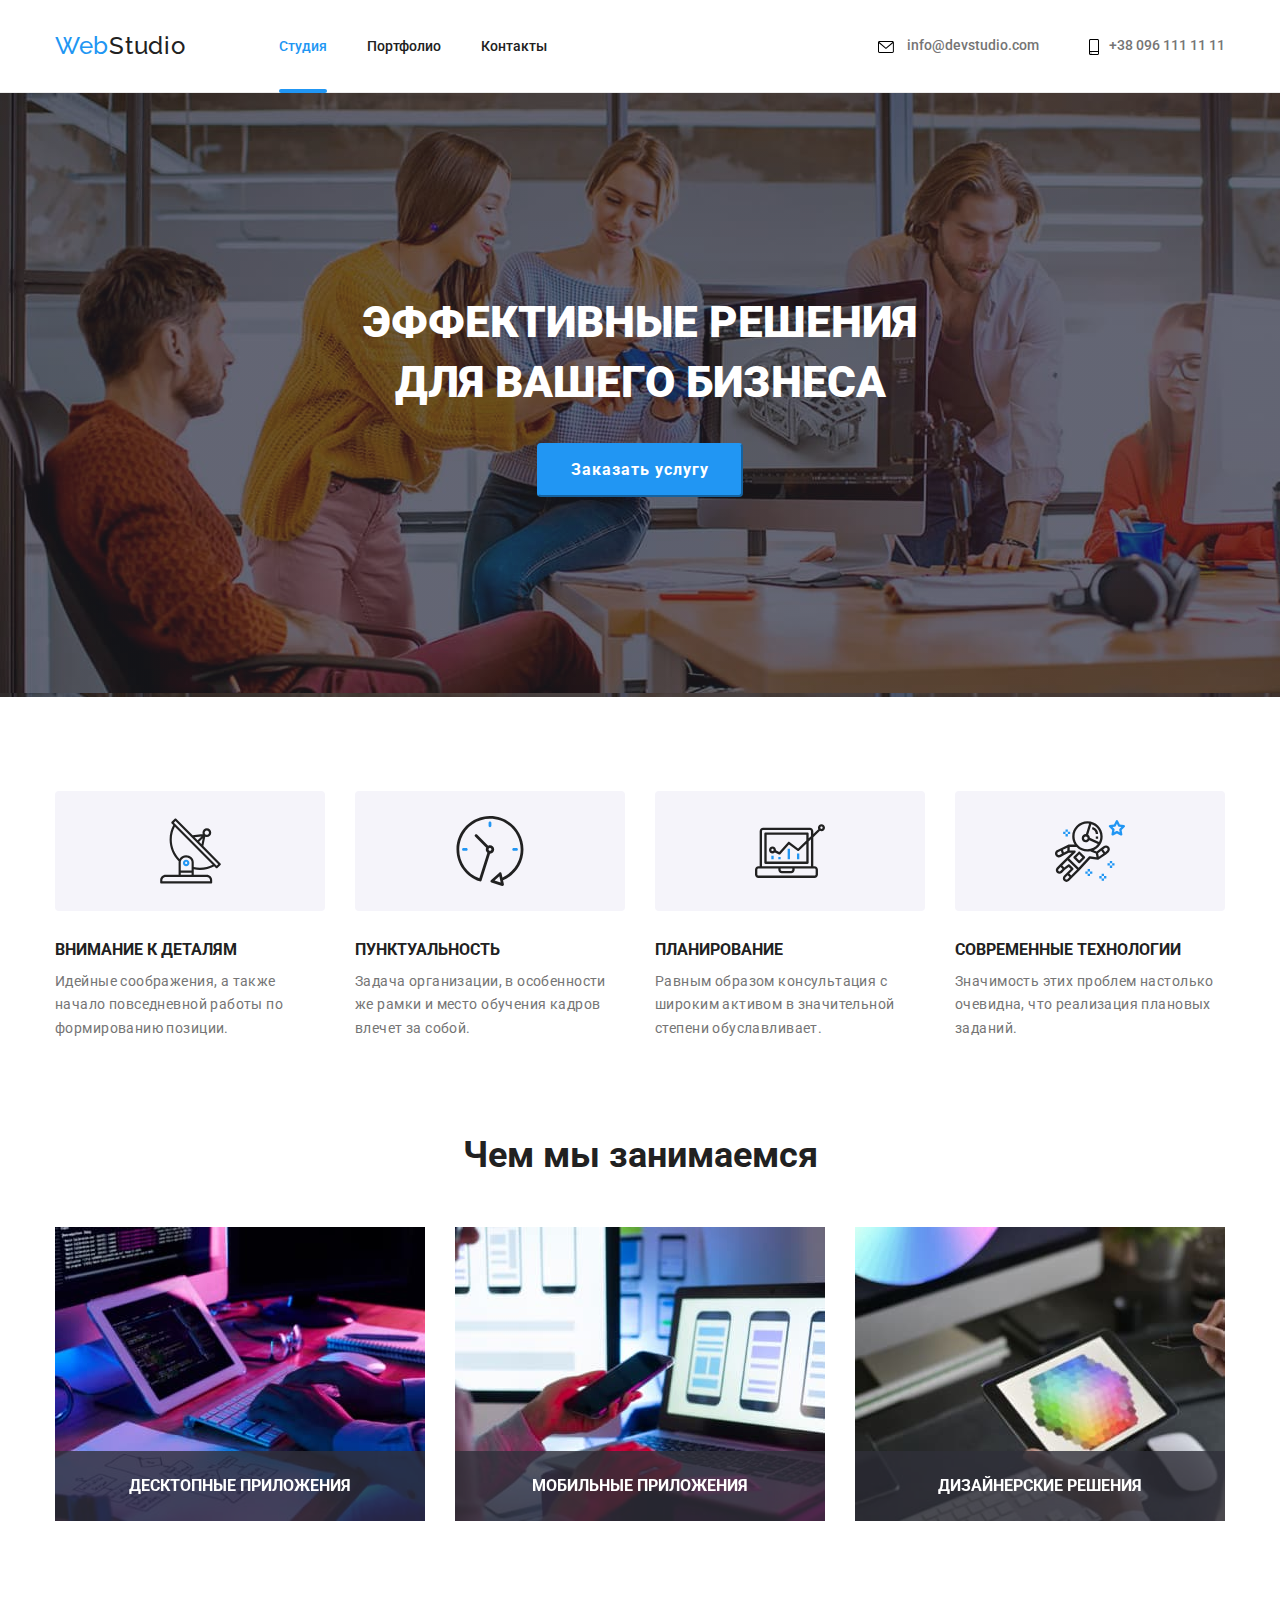
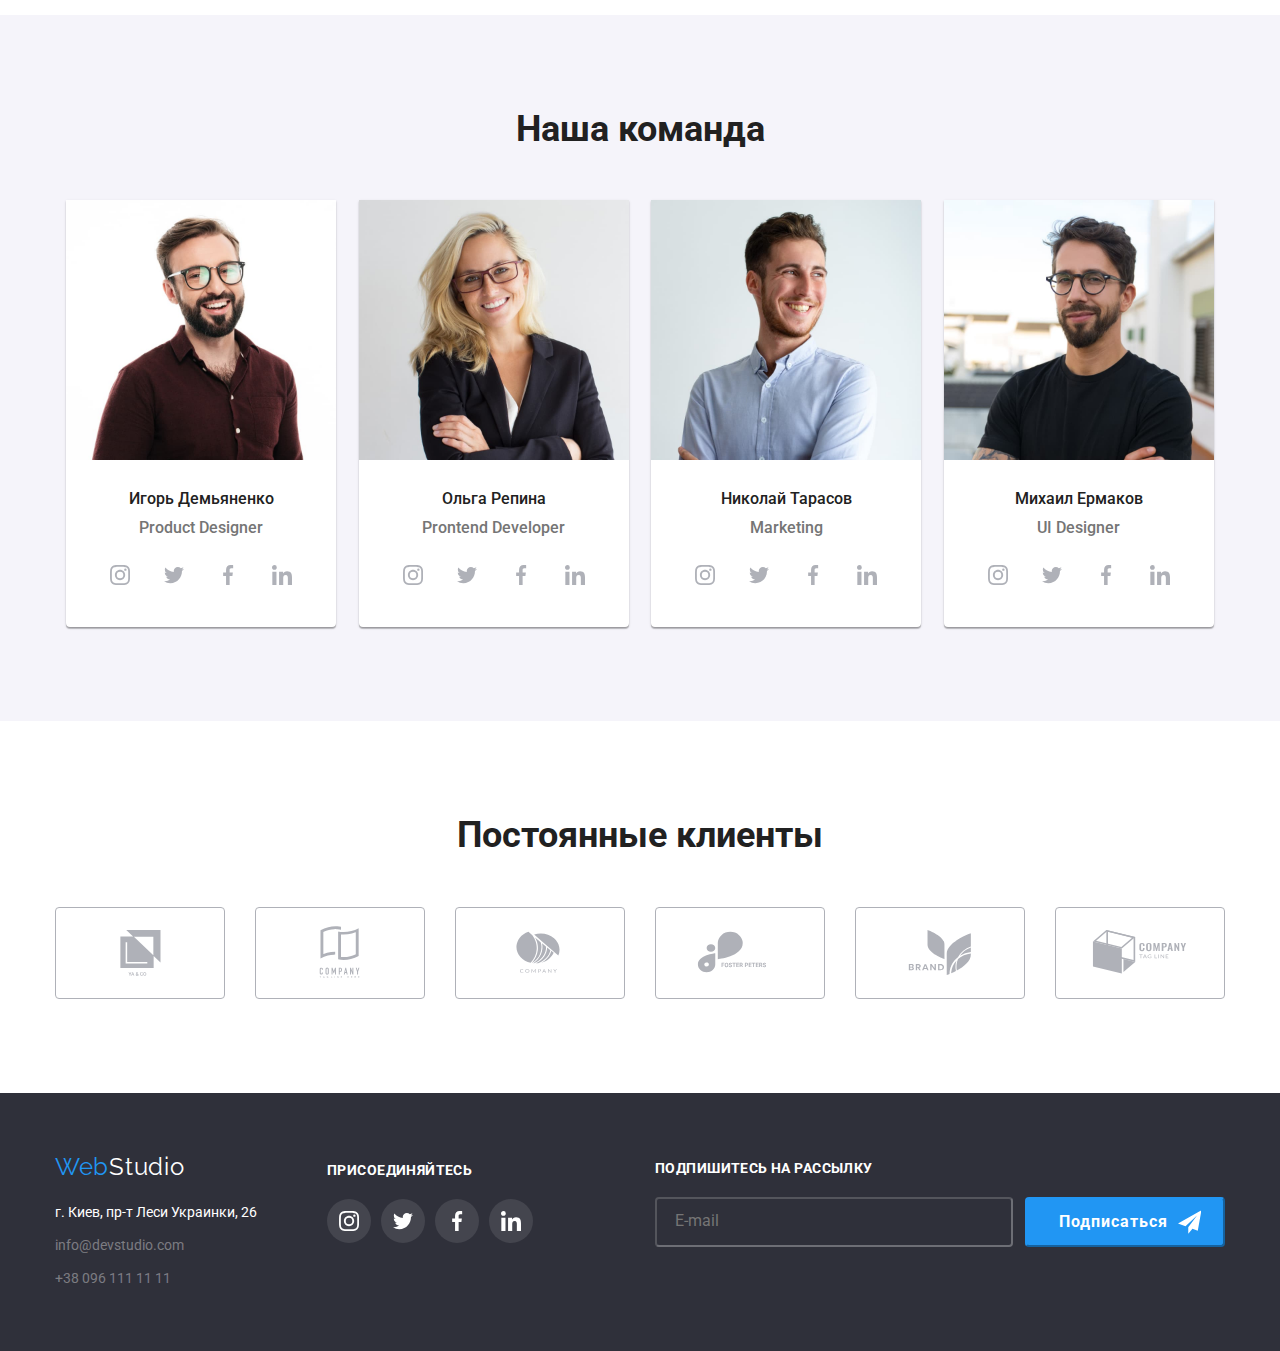
==== index.html @ 3ba3205a "ДЗ 7 начало" ====
<!DOCTYPE html>
<html lang="ru">

<head>
    <meta charset="UTF-8">
    <meta http-equiv="X-UA-Compatible" content="IE=edge">
    <meta name="viewport" content="width=device-width, initial-scale=1.0">
    <title>Препроцессоры СААС</title>
    <link rel="stylesheet" href="https://cdnjs.cloudflare.com/ajax/libs/modern-normalize/1.1.0/modern-normalize.min.css">
    <link rel="preconnect" href="https://fonts.googleapis.com">
    <link rel="preconnect" href="https://fonts.gstatic.com" crossorigin>
    <link href="https://fonts.googleapis.com/css2?family=Raleway:wght@700&family=Roboto:wght@400;500;700;900&display=swap"
        rel="stylesheet">
    <link rel="stylesheet" href="./css/style.css">
</head>

<body>
    <!-- container -->
    <!-- header -->
    
        <header class="page-header">
            <div class="container main-nav">
            <a href="https://vitalii-dzoma.github.io/goit-markup-hw-01/" class="link header"><span class="web-logo">Web</span>Studio</a>
            <nav class="navigation">
                <ul class="list nav">
                    <li class="item"><a href="" class="link current">Студия</a></li>
                    <li class="item"><a href="./portfolio.html" class="link">Портфолио</a></li>
                    <li class="item"><a href="" class="link">Контакты</a></li>
                </ul>
            </nav>
            <ul class="list address">
                <li class="item"><a href="mailto:info@devstudio.com" class="link-address">
                    <svg class="nav-item" width="16px" height="12px"> <use href="./images/icons.svg#icon-envelope" ></use>
                    </svg> info@devstudio.com</a>
                </li>
                <li class="item"><a href="tel:+380961111111" class="link-address"><svg class="nav-item" width="10px"  height="16px">
                    <use href="./images/icons.svg#icon-smartphone"></use>
                </svg>+38 096 111 11 11</a></li>
            </ul>
            </div>
        </header>
    
    <!-- main -->
    <main>
        <!-- section 1 -->
        <section class="hero">
            <div class="container">
            <h1 class="title">Эффективные решения <br>для вашего бизнеса</h1>
            <button type="button" class="button primary" data-modal-open>Заказать услугу</button>
            <div class="backdrop is-hidden" data-modal>
                <div class="modal">
                    <button type="button" class="close" data-modal-close>
                        <svg class="modal-close" width="30px" height="30px">
                        <use href="./images/icons.svg#icon-close"></use>
                    </svg>
                </button>
                    <p class="modal-title">Оставьте свои данные, мы вам перезвоним</p>
                        <form action="" class="modal-form">
                
                                <label for="" class="modal-label modal-wrapper">
                                <input type="text" class="modal-input" name="name">
                                <svg class="modal-item" width="18px" height="18px"> <use href="./images/icons.svg#icon-person" ></use></svg>
                                <span class="modal-text">Имя</span>
                            </label>
                           
                        
                                    <label for="" class="modal-label modal-wrapper">
                                    <input type="text" class="modal-input" name="tel">
                                    <svg class="modal-item" width="18px" height="18px"> <use href="./images/icons.svg#icon-phone" ></use>
                                    <span class="modal-text">Телефон</span>
                                </label>
                               
                            
                                    <label for="" class="modal-label modal-wrapper">
                                    <input type="text" class="modal-input" name="email">
                                    <svg class="modal-item" width="18px" height="18px"> <use href="./images/icons.svg#icon-email" ></use></svg>
                                    <span class="modal-text">E-mail</span>
                                </label>
                                
                        
                                    <label for="" class="modal-label modal-wrapper">
                                    <!-- <input type="text" class="modal-input" name="comment" placeholder="Введите текст"> -->
                                   <textarea name="" id=""  rows="5" class="modal-input modal-policy" placeholder="Введите текст"></textarea>
                                    <span class="modal-text">Комментарий</span>
                                </label>
                                
                                <div class="modal-wrapper footer">
                                <input type="checkbox" class="modal-checkbox visually-hidden " name="checkbox" id="checkbox">
                                <label for="checkbox" class="checkbox-label modal-policy">
                                    <!-- <svg class="modal-icon" width="15px" height="15px">
                                        <use href="./images/icons.svg#icon-icon-check"></use>
                                    </svg> -->
                                   Соглашаюсь с рассылкой и принимаю  
                                   <a class="private-policy" href=" "> Условия договора</a>
                                    </label>
                                </div>
                                <button type="button" class="button primary" >Отправить</button>
                                
                            </form>
                    

                </div>

            </div>
            </div>
        </section>
        <!-- section 2 -->
        <section class="section-title">
            <div class="container">
                <h2 class="visually-hidden">Наши преимущества</h2>
                <ul class="list flex">
                    <li class="item flex">
                        <div class="thumb"><svg class="features-logo" width="65px"  height="70px">
                            <use href="./images/icons.svg#icon-antenna-1"></use>
                        </svg></div>
                        <h3 class="description">внимание к деталям</h3>
                        <p class="description-text">
                            Идейные соображения, а также начало повседневной работы по формированию позиции.
                        </p>
                    </li>
                    <li class="item flex">
                        <div class="thumb"><svg class="features-logo" width="70px"  height="70px">
                                <use href="./images/icons.svg#icon-clock-1"></use>
                            </svg></div>
                        <h3 class="description">пунктуальность</h3>
                        <p class="description-text">
                            Задача организации, в особенности же рамки и место обучения кадров влечет за собой.
                        </p>
                    </li>
                    <li class="item flex">
                        <div class="thumb"><svg class="features-logo" width="70px"  height="70px">
                                <use href="./images/icons.svg#icon-diagram-1"></use>
                            </svg></div>
                        <h3 class="description">планирование</h3>
                        <p class="description-text">
                            Равным образом консультация с широким активом в значительной степени обуславливает.
                        </p>
                    </li>
                    <li class="item flex">
                        <div class="thumb"><svg class="features-logo" width="70px"  height="70px">
                                <use href="./images/icons.svg#icon-astronaut-1"></use>
                            </svg></div>
                        <h3 class="description">современные технологии</h3>
                        <p class="description-text">
                            Значимость этих проблем настолько очевидна, что реализация плановых заданий.
                        </p>
                    </li>
                </ul>
            </div>
        </section>
        <!-- section 3 -->
        <section class="section third">
           <div class="container image">
                <h2 class="titles image">Чем мы занимаемся</h2>
                <ul class="list titles">
                    <li class="item">
                        <div class="job-thumb">
                        <img src="./images/box1.jpg" width="370" height="294" alt="Разработка схемы на компьютере">
                    <h3 class="description white">десктопные приложения</h3>
                        </div>
                    </li>
                    <li class="item">
                        <div class="job-thumb">
                        <img src="./images/box2.jpg" width="370" height="294" alt="Создание модели смартфона">
                        <h3 class="description white">мобильные приложения</h3>
                        </div>
                    </li>
                    <li class="item">
                        <div class="job-thumb">
                        <img src="./images/box3.jpg" width="370" height="294" alt="Выбор цветов на таблете">
                        <h3 class="description white">дизайнерские решения</h3>
                        </div>
                    </li>
                </ul>
           </div>
        </section>
        <!-- section 4 -->
        <section class="section team">           
               <div class="container team">
                <h2 class="titles surnames">Наша команда</h2>
                    <ul class="list titles">
                        <li class="item team">
                            <img src="./images/demianenko.jpg" width="270" height="260" alt="Игорь Демьяненко">
                            <div class="names">
                                <h3 class="img-title">Игорь Демьяненко</h3>
                                <p class="title-text">Product Designer</p>
                            
                                <ul class="social-list">
                                    <li class="social-item">
                                        <a href="" class="social-link clients">
                                            <svg class="social-logo" width="20px" height="20px">
                                                <use href="./images/icons.svg#icon-instagram-2"></use>
                                            </svg>
                                        </a>
                                    </li>
                                    <li class="social-item">
                                        <a href="" class="social-link clients">
                                            <svg class="social-logo" width="20px" height="20px">
                                                <use href="./images/icons.svg#icon-twitter-1"></use>
                                            </svg>
                                        </a>
                                    </li>
                                    <li class="social-item">
                                        <a href="" class="social-link clients">
                                            <svg class="social-logo" width="20px" height="20px">
                                                <use href="./images/icons.svg#icon-facebook-1"></use>
                                            </svg>
                                        </a>
                                    </li>
                                    <li class="social-item">
                                        <a href="" class="social-link clients">
                                            <svg class="social-logo" width="20px" height="20px">
                                                <use href="./images/icons.svg#icon-linkedin-1"></use>
                                            </svg>
                                        </a>
                                    </li>
                                </ul>   
                                </div>
                        </li>
                        <li class="item team">
                            <img src="./images/repina.jpg" width="270" height="260" alt="Ольга Репина">
                            <div class="names">
                            <h3 class="img-title">Ольга Репина</h3>
                            <p class="title-text">Prontend Developer</p>
                            
                            <ul class="social-list">
                                <li class="social-item">
                                    <a href="" class="social-link clients">
                                        <svg class="social-logo" width="20px"  height="20px">
                                            <use href="./images/icons.svg#icon-instagram-2"></use>
                                        </svg>
                                    </a>
                                </li>
                                <li class="social-item">
                                    <a href="" class="social-link clients">
                                        <svg class="social-logo" width="20px" height="20px">
                                            <use href="./images/icons.svg#icon-twitter-1"></use>
                                        </svg>
                                    </a>
                                </li>
                                <li class="social-item">
                                    <a href="" class="social-link clients">
                                        <svg class="social-logo" width="20px"  height="20px">
                                            <use href="./images/icons.svg#icon-facebook-1"></use>
                                        </svg>
                                    </a>
                                </li>
                                <li class="social-item">
                                    <a href="" class="social-link clients">
                                        <svg class="social-logo" width="20px"  height="20px">
                                            <use href="./images/icons.svg#icon-linkedin-1"></use>
                                        </svg>
                                    </a>
                                </li>
                            </ul>
                            </div>
                        </li>
                        <li class="item team">
                            <img src="./images/tarasov.jpg" width="270" height="260" alt="Николай Тарасов">
                            <div class="names">
                            <h3 class="img-title">Николай Тарасов</h3>
                            <p class="title-text">Marketing</p>
                            
                            <ul class="social-list">
                                <li class="social-item">
                                    <a href="" class="social-link clients">
                                        <svg class="social-logo" width="20px"  height="20px">
                                            <use href="./images/icons.svg#icon-instagram-2"></use>
                                        </svg>
                                    </a>
                                </li>
                                <li class="social-item">
                                    <a href="" class="social-link clients">
                                        <svg class="social-logo" width="20px"  height="20px">
                                            <use href="./images/icons.svg#icon-twitter-1"></use>
                                        </svg>
                                    </a>
                                </li>
                                <li class="social-item">
                                    <a href="" class="social-link clients">
                                        <svg class="social-logo" width="20px"  height="20px">
                                            <use href="./images/icons.svg#icon-facebook-1"></use>
                                        </svg>
                                    </a>
                                </li>
                                <li class="social-item">
                                    <a href="" class="social-link clients">
                                        <svg class="social-logo" width="20px"  height="20px">
                                            <use href="./images/icons.svg#icon-linkedin-1"></use>
                                        </svg>
                                    </a>
                                </li>
                            </ul>
                            </div>
                        </li>
                        <li class="item team">
                            <img src="./images/efremov.jpg" width="270" height="260" alt="Михаил Ермаков">
                            <div class="names">
                            <h3 class="img-title">Михаил Ермаков</h3>
                            <p class="title-text">UI Designer</p>
                            
                            <ul class="social-list">
                                <li class="social-item">
                                    <a href="" class="social-link clients">
                                        <svg class="social-logo" width="20px"  height="20px">
                                            <use href="./images/icons.svg#icon-instagram-2"></use>
                                        </svg>
                                    </a>
                                </li>
                                <li class="social-item">
                                    <a href="" class="social-link clients">
                                        <svg class="social-logo" width="20px"  height="20px">
                                            <use href="./images/icons.svg#icon-twitter-1"></use>
                                        </svg>
                                    </a>
                                </li>
                                <li class="social-item">
                                    <a href="" class="social-link clients">
                                        <svg class="social-logo" width="20px"  height="20px">
                                            <use href="./images/icons.svg#icon-facebook-1"></use>
                                        </svg>
                                    </a>
                                </li>
                                <li class="social-item">
                                    <a href="" class="social-link clients">
                                        <svg class="social-logo" width="20px"  height="20px">
                                            <use href="./images/icons.svg#icon-linkedin-1"></use>
                                        </svg>
                                    </a>
                                </li>
                             </ul>
                            </div>
                        </li>
                    
                    </ul>
                    </div>
        </section>
        <section class="section">
            <div class="container">
                <h2 class="titles surnames">Постоянные клиенты</h2>
                <ul class="list clients">
                    <li class="item"><a href="" class="link"><svg class="social-logo labels" width="41px"  height="46px">
                                            <use href="./images/icons.svg#icon-union"></use>
                                        </svg></a></li>
                    <li class="item"><a href="" class="link"><svg class="social-logo labels" width="106px"  height="60px">
                                            <use href="./images/icons.svg#icon-union-1"></use>
                                        </svg></a></li>
                    <li class="item"><a href="" class="link"><svg class="social-logo labels" width="106px"  height="60px">
                                            <use href="./images/icons.svg#icon-logo"></use>
                                        </svg></a></li>
                    <li class="item"><a href="" class="link"><svg class="social-logo labels" width="106px"  height="60px">
                                            <use href="./images/icons.svg#icon-logo-1"></use>
                                        </svg></a></li>
                    <li class="item"><a href="" class="link"><svg class="social-logo labels" width="106px"  height="60px">
                                            <use href="./images/icons.svg#icon-logo-4"></use>
                                        </svg></a></li>
                    <li class="item"><a href="" class="link"><svg class="social-logo labels" width="106px"  height="60px">
                                            <use href="./images/icons.svg#icon-logo-5"></use>
                                        </svg></a></li>
                </ul>
            </div>
        </section>
        <!-- footer -->
        
            <footer class="wrapper-footer">
                <div class="page-footer">
                    <div class="address-logo">
                <a href="https://vitalii-dzoma.github.io/goit-markup-hw-01/" class="link footer"><span
                        class="web-logo">Web</span>Studio</a>
                <address class="address footer">
                    <p class="location">
                        г. Киев, пр-т Леси Украинки, 26
                    </p>
                    <ul class="list">
                        <li class="item-footer"><a href="mailto:info@devstudio.com" class="link">info@devstudio.com</a></li>
                        <li class="item-footer"><a href="tel:+380961111111" class="link">+38 096 111 11 11</a></li>
                    </ul>
                </address>
                </div>
                <!-- social links -->
                
                <div class="footer-wrapper">
                <p class="join">присоединяйтесь</p>
                <ul class="social-list footer">
                    <li class="social-item">
                        <a href="" class="social-link clients">
                            <svg class="social-logo footer" width="20px"  height="20px">
                                <use href="./images/icons.svg#icon-instagram-2"></use>
                            </svg>
                        </a>
                    </li>
                    <li class="social-item">
                        <a href="" class="social-link clients">
                            <svg class="social-logo footer" width="20px" height="20px">
                                <use href="./images/icons.svg#icon-twitter-1"></use>
                            </svg>
                        </a>
                    </li>
                    <li class="social-item">
                        <a href="" class="social-link clients">
                            <svg class="social-logo footer" width="20px"  height="20px">
                                <use href="./images/icons.svg#icon-facebook-1"></use>
                            </svg>
                        </a>
                    </li>
                    <li class="social-item">
                        <a href="" class="social-link clients">
                            <svg class="social-logo footer" width="20px"  height="20px">
                                <use href="./images/icons.svg#icon-linkedin-1"></use>
                            </svg>
                        </a>
                    </li>
                    </ul>
                </div>
                <!-- subscribe -->
                <div class="subscribe">
                    <p class="subscribe-text">подпишитесь на рассылку</p>
                    <div class="footer-form">
                        <form action="" class="subscribe-form">
                            <label for="email" class="subsribe-label">
                                <input type="email" name="email" class="subscribe-input" autocomplete="off" placeholder="E-mail">
                            </label>
                        </form>
                                <button class="button sub" type="submit"><span class="button-text">Подписаться</span><svg class="footer-icon" width="24px" height="24px">
                                    <use href="./images/icons.svg#icon-icon-send"></use>
                                </svg>
                            </button>
                    </div>
                </div>
                </div>
            </footer>
        
    </main>
    <script src="./js/modal.js"></script>
</body>

</html>
---- css/style.css ----
body {
  font-family: Roboto, sans-serif;
  color: var(--primary-text-color);
  box-sizing: border-box;
}

/* цвет основного текста #212121 */
/* вторичный цвет текста #757575 */
/* цвет фона #E5E5E5 */
/* акцент #2196F3 */
/* цвет ссылок в футере color: rgba(255, 255, 255, 0.6);*/

:root {
  --primary-text-color: #212121;
  --primary-backround-color: #ffffff;
  --secondary-text-color: #757575;
  --social-icon-color: #afb1b8;
  --backround-color: #e5e5e5;
  --accent-color: #2196f3;
  --secondary-background-color: #f5f4fa;
  --footer-link-color: rgba(255, 255, 255, 0.6);
  --footer-color: #2f303a;
  --large-font-weight: 900;
  --bold-font-weight: 700;
  --medium-font-weight: 500;
  --title-line-height: 1.17;
  --text-line-height: 1.71;
}

/* Утилиты */

h1,
h2,
h3,
p,
.list {
  margin: 0;
  padding: 0;
  list-style: none;
}

/* .titles .description {
  line-height: var(--title-line-height);
} */

.list.titles {
  display: flex;
  justify-content: space-between;
}

/* header */
.page-header {
  line-height: var(--title-line-height);
  font-weight: var(--medium-font-weight);
  border-bottom: 1px solid #ececec;
}
/* logo */
.list.address .link-address {
  padding-top: 32px;
  padding-bottom: 32px;
}
.link.header,
.link.footer {
  font-family: Raleway, sans-serif;
  font-size: 24px;
  letter-spacing: 0.03em;
  line-height: 1.19;
  padding: 25px 0;
}

/* container */
.container {
  width: 1200px;
  padding-left: 15px;
  padding-right: 15px;
  margin-left: auto;
  margin-right: auto;
  align-items: center;
}
/* контейнер с изображениями */

.titles.image {
  margin-bottom: 50px;
}

.container.team .list {
  display: flex;
  justify-content: space-around;
}

.titles.surnames {
  /* padding-top: 94px; */
  margin-bottom: 50px;
}

.navigation {
  margin-left: 93px;
}
/* main nav */

.web-logo {
  color: var(--accent-color);
  transition: color 250ms cubic-bezier(0.4, 0, 0.2, 1);
}
.main-nav,
.list.nav {
  display: flex;
}

.list.address {
  display: flex;
  margin-left: auto;
}

.list.address .item + .item {
  margin-left: 50px;
}

.list.nav .item:not(:last-child) {
  margin-right: 40px;
}

/* hero */
.hero {
  max-width: 1600px;
  padding-left: 15px;
  padding-right: 15px;
  margin: 0 auto;
  text-align: center;
  background-color: var(--footer-color);
  background-image: linear-gradient(to right, #2f303a66 40%, #2f303a66 60%), url(../images/img.jpg);
  padding: 200px 0px;
  transition: background-color 250ms cubic-bezier(0.4, 0, 0.2, 1);
}
/* h1 */
.title {
  font-size: 44px;
  text-align: center;
  color: var(--primary-backround-color);
  text-transform: uppercase;
  margin-bottom: 30px;

  line-height: 1.36;
  font-weight: var(--large-font-weight);

  transition: color 250ms cubic-bezier(0.4, 0, 0.2, 1);
}
.titles {
  font-size: 36px;
  text-align: center;
  margin: 0;
}

/* image names */
.names {
  text-align: center;
  padding: 30px 32px 30px 32px;
}

.item.team {
  background: white;
  box-shadow: 0px 1px 3px rgba(0, 0, 0, 0.12), 0px 1px 1px rgba(0, 0, 0, 0.14),
    0px 2px 1px rgba(0, 0, 0, 0.2);
  border-radius: 0px 0px 4px 4px;
  transition: color 250ms cubic-bezier(0.4, 0, 0.2, 1),
    background-color 250ms cubic-bezier(0.4, 0, 0.2, 1),
    box-shadow 250ms cubic-bezier(0.4, 0, 0.2, 1);
}

/* portfolio menu flex */
.top.wrapper {
  display: flex;
  justify-content: center;
  padding: 0;
  margin: 0;
  list-style: none;
  margin-bottom: 50px;
}
.top.wrapper .item:not(:last-child) {
  margin-right: 8px;
}

.list.wrapper {
  display: flex;
  justify-content: center;

  width: 1200px;
  padding-left: 15px;
  padding-right: 15px;
  margin-left: auto;
  margin-right: auto;
}

.list.wrapper {
  flex-wrap: wrap;
}
.item.wrapper .link {
  transition: box-shadow 250ms cubic-bezier(0.4, 0, 0.2, 1);
}

.item.wrapper .link:hover,
.item.wrapper .link:focus {
  box-shadow: 0px 1px 1px rgba(0, 0, 0, 0.12), 0px 4px 4px rgba(0, 0, 0, 0.06),
    1px 4px 6px rgba(0, 0, 0, 0.16);
}

/* portfolio-text */

.portfolio-wrapper {
  position: relative;
  /* overflow: hidden; */
}

.portfolio-text {
  position: absolute;
  font-size: 18px;
  line-height: 28px;
  letter-spacing: 0.03em;
  margin: 0;
  padding: 62px 24px;
  z-index: 99;

  /* transform: translateY(0%); */

  opacity: 0;
  transition: opacity 250ms cubic-bezier(0.4, 0, 0.2, 1), color 250ms cubic-bezier(0.4, 0, 0.2, 1);
}
.item.wrapper:hover .portfolio-text,
.link:focus .portfolio-text,
.item.wrapper:hover .portfolio-wrapper::after,
.link:focus .portfolio-wrapper::after {
  transform: translateY(-100%);
  opacity: 1;
  transition: transform 250ms cubic-bezier(0.4, 0, 0.2, 1);
  color: var(--primary-backround-color);
}
.portfolio-wrapper {
  overflow: hidden;
}

.portfolio-wrapper::after {
  position: absolute;
  content: '';
  width: 100%;
  height: 100%;
  background-color: rgba(33, 150, 243, 0.9);
  transition: background-color 250ms cubic-bezier(0.4, 0, 0.2, 1);
  transform: translateY(0%);
  /* opacity: 0; */
  z-index: 0;
}

/* backdrop */

.backdrop {
  position: fixed;
  top: 0;
  left: 0;
  width: 100%;
  height: 100%;
  background-color: rgba(0, 0, 0, 0.2);
  opacity: 1;
  transition: opacity 250ms cubic-bezier(0.4, 0, 0.2, 1),
    background-color 250ms cubic-bezier(0.4, 0, 0.2, 1);
}

.backdrop.is-hidden {
  opacity: 0;
  pointer-events: none;
}

.backdrop.is-hidden .modal {
  transform: scale(1.1) translate(-50%, -50%);
  transition: transform 250ms cubic-bezier(0.4, 0, 0.2, 1);
}

.modal {
  position: absolute;
  top: 50%;
  left: 50%;
  padding: 40px;
  min-height: 581px;
  min-width: 528px;

  background-color: var(--primary-backround-color);

  transform: scale(0.9) translate(-50%, -50%);

  transition: transform 250ms cubic-bezier(0.4, 0, 0.2, 1),
    background-color 250ms cubic-bezier(0.4, 0, 0.2, 1);
}

/* modal form */
.modal-title {
  font-weight: bold;
  font-size: 20px;
  line-height: 23px;
  text-align: center;
  letter-spacing: 0.03em;
  margin-bottom: 30px;
}
.modal-form {
  width: 448px;
  display: flex;
  flex-direction: column;
  margin: 0 auto;
}
.modal-wrapper:nth-child(-n + 3) {
  margin-bottom: 30px;
}

.modal-wrapper:nth-child(4) {
  margin-bottom: 20px;
}

.modal-wrapper:last-child {
  display: flex;
  justify-content: flex-end;
}

.modal-input[placeholder='Введите текст'] {
  position: relative;
  min-height: 120px;
  transition: border-color 250ms cubic-bezier(0.4, 0, 0.2, 1);
}

.modal-input::placeholder {
  position: absolute;
  left: 0;
  top: 0;
  transform: translate(15px, 10px);
}

.modal-wrapper {
  position: relative;
}
.modal-input {
  position: relative;
  min-height: 40px;
  display: block;
  width: 100%;
  padding-left: 42px;
  cursor: pointer;
  border: 1px solid rgba(33, 33, 33, 0.2);
  border-radius: 4px;
  transition: border-color 250ms cubic-bezier(0.4, 0, 0.2, 1);
}

.modal-input:focus,
.modal-input:hover,
.close:hover .modal-close,
.close:focus .modal-close {
  border: 1px solid var(--accent-color);
  outline: transparent;
  fill: var(--accent-color);
}

.modal-label > .modal-input:focus + .modal-item,
.modal-label > .modal-input:hover + .modal-item {
  fill: var(--accent-color);
}

.modal-label {
  transition: border-color 250ms cubic-bezier(0.4, 0, 0.2, 1);
}

.modal-text {
  position: absolute;
  top: 0;
  left: 0;
  transform: translateY(-15px);
  font-size: 12px;
  line-height: 14px;
  letter-spacing: 0.01em;

  color: var(--secondary-text-color);
  transition: color 250ms cubic-bezier(0.4, 0, 0.2, 1);
}

.modal-item,
.modal-close {
  position: absolute;
  top: 0;
  left: 0;
  transform: translate(15px, 12px);
}
.modal-close {
  transform: translate(0);
  cursor: pointer;
  border-color: rgba(0, 0, 0, 0.1);
  transition: fill 250ms cubic-bezier(0.4, 0, 0.2, 1),
    border-color 250ms cubic-bezier(0.4, 0, 0.2, 1);
}

.close:hover .modal-close,
.close:focus .modal-close {
  fill: var(--accent-color);
}

.modal-icon {
  position: absolute;
  top: 0;
  left: 0;
  border-radius: 2px;
}

.modal-checkbox {
  position: relative;
}

.checkbox-label::after {
  position: absolute;
  content: '';
  left: 0;
  top: 0;
  transform: translate(18px, 5px);
  width: 16px;
  height: 15px;
  border: 2px solid var(--primary-text-color);
  border-radius: 4px;
  transition: border-color 250ms cubic-bezier(0.4, 0, 0.2, 1);
}

.modal-checkbox:checked ~ .checkbox-label::after {
  border: 1px solid var(--accent-color);
  background-image: url(../images/check.svg);
  background-size: contain;
  background-color: var(--accent-color);
  transition: border-color 250ms cubic-bezier(0.4, 0, 0.2, 1),
    backgroung-color 250ms cubic-bezier(0.4, 0, 0.2, 1);
}

.modal-wrapper + .button {
  width: 200px;
  margin-left: auto;
  margin-right: auto;

  cursor: pointer;

  transition: box-shadow 250ms cubic-bezier(0.4, 0, 0.2, 1);
}

.modal-wrapper + .button:hover,
.modal-wrapper + .button:focus {
  box-shadow: 0px 3px 1px rgb(0 0 0 / 10%), 0px 1px 2px rgb(0 0 0 / 8%),
    0px 2px 2px rgb(0 0 0 / 12%);
}

.modal-wrapper.footer {
  margin-bottom: 30px;
  display: flex;
  justify-content: flex-end;
}

.private-policy {
  color: var(--accent-color);
}

.close {
  position: absolute;
  top: 0;
  right: 0;
  width: 30px;
  height: 30px;

  background-color: var(--primary-backround-color);
  transition: background-color 250ms cubic-bezier(0.4, 0, 0.2, 1);
  border: none;
  margin-top: 8px;
  margin-right: 8px;
}

.list.wrapper .item {
  margin-right: 30px;
  margin-bottom: 30px;
}

.item-container {
  border: 1px solid #eeeeee;
  border-top: 0;
  padding: 20px 24px 4px 24px;
}

/* сетка портфолио */
.item.wrapper:nth-child(3n) {
  margin-right: 0;
}

.item.wrapper:nth-last-child(-n + 3) {
  margin-bottom: 0;
}
.list.flex {
  display: flex;
}

.item.flex {
  width: 270px;
}

.list.flex .item:not(:nth-child(4)) {
  margin-right: 30px;
}

.description {
  font-size: 16px;
  margin-bottom: 10px;
  text-transform: uppercase;
}
.description-text,
.modal-policy {
  font-size: 14px;
  margin: 0;
  padding: 0;
  line-height: var(--text-line-height);
  letter-spacing: 0.03em;
}

.titles > .item,
.img-title {
  font-size: 16px;
}
.img-title {
  font-weight: var(--medium-font-weight);
  line-height: var(--title-line-height);
  margin-bottom: 10px;
}

/* section */

.section,
.section-title {
  padding-top: 94px;
  padding-bottom: 94px;
}

.third {
  padding-top: 0px;
  padding-bottom: 94px;
}

.section.team,
.section-title,
.section.portfolio {
  padding-top: 94px;
}

.visually-hidden {
  position: absolute;
  width: 1px;
  height: 1px;
  margin: -1px;
  border: 0;
  padding: 0;

  white-space: nowrap;
  clip-path: inset(100%);
  clip: rect(0 0 0 0);
  overflow: hidden;
}

.button {
  line-height: 1.88;
  font-size: 16px;
  font-family: inherit;
  letter-spacing: 0.06em;
  transition: color 250ms cubic-bezier(0.4, 0, 0.2, 1),
    background-color 250ms cubic-bezier(0.4, 0, 0.2, 1);
}

/* .button:hover,
.button:focus {
  color: var(--accent-color);
} */

.button.primary,
.sub {
  padding-top: 10px;
  padding-bottom: 10px;
  padding-left: 32px;
  padding-right: 32px;
  border-radius: 4px;
  border-color: var(--accent-color);

  color: var(--primary-backround-color);
  background-color: var(--accent-color);
  font-weight: var(--bold-font-weight);

  transition: color 250ms cubic-bezier(0.4, 0, 0.2, 1),
    background-color 250ms cubic-bezier(0.4, 0, 0.2, 1);
}

.section-title > .list.flex {
  font-size: 14px;
  line-height: var(--text-line-height);
}

.link {
  display: block;
  color: var(--primary-text-color);
  font-size: 14px;
  text-decoration: none;

  transition: color 250ms cubic-bezier(0.4, 0, 0.2, 1);
}

.link:hover,
.link:focus,
.link-address:hover,
.link-address:focus,
.item-footer > .link:hover,
.item-footer > .link:focus,
.link.footer:hover,
.link.footer:focus {
  color: var(--accent-color);
}

.list.nav .link {
  display: block;
  padding-top: 38px;
  padding-bottom: 38px;
}

.portfolio-btn {
  color: var(--primary-text-color);
  font-family: Roboto;
  font-weight: var(--medium-font-weight);
  font-size: 16px;
  cursor: pointer;
  line-height: 1.63;
  background-color: var(--secondary-background-color);
  padding: 6px 22px;
  border: var(--primary-backround-color);
  border-radius: 4px;
  transition: color 250ms cubic-bezier(0.4, 0, 0.2, 1),
    background-color 250ms cubic-bezier(0.4, 0, 0.2, 1),
    box-shadow 250ms cubic-bezier(0.4, 0, 0.2, 1);
}

.portfolio-btn.current-btn {
  background-color: var(--accent-color);
  color: var(--primary-backround-color);
  box-shadow: 0px 3px 1px rgba(0, 0, 0, 0.1), 0px 1px 2px rgba(0, 0, 0, 0.08),
    0px 2px 2px rgba(0, 0, 0, 0.12);
  transition: color 250ms cubic-bezier(0.4, 0, 0.2, 1),
    background-color 250ms cubic-bezier(0.4, 0, 0.2, 1),
    box-shadow 250ms cubic-bezier(0.4, 0, 0.2, 1);
}

.portfolio-btn:hover,
.portfolio-btn:focus {
  background-color: var(--accent-color);
  color: var(--primary-backround-color);
  box-shadow: 0px 3px 1px rgba(0, 0, 0, 0.1), 0px 1px 2px rgba(0, 0, 0, 0.08),
    0px 2px 2px rgba(0, 0, 0, 0.12);
}
.current {
  position: relative;
  color: var(--accent-color);
  transition: color 250ms cubic-bezier(0.4, 0, 0.2, 1);
}
.current::after {
  position: absolute;
  display: inline-block;
  content: '';
  width: 100%;
  height: 4px;
  background-color: var(--accent-color);
  transition: background-color 250ms cubic-bezier(0.4, 0, 0.2, 1);
  bottom: -1px;
  left: 0;
  border-radius: 4px;
}

.team {
  background-color: var(--secondary-background-color);
  transition: background-color 250ms cubic-bezier(0.4, 0, 0.2, 1);
}

.address {
  list-style: none;
  font-style: normal;
  line-height: var(--text-line-height);
}

.description-text,
.title-text,
.item-text,
.modal-policy {
  color: var(--secondary-text-color);
  transition: color 250ms cubic-bezier(0.4, 0, 0.2, 1);
}
.link-address {
  text-decoration: none;
  font-size: 14px;
  display: block;
  color: var(--secondary-text-color);

  transition: color 250ms cubic-bezier(0.4, 0, 0.2, 1);
}

/* svg-icon nav */
.nav-item {
  margin-right: 10px;
  vertical-align: middle;
  transition: fill 250ms cubic-bezier(0.4, 0, 0.2, 1);
}

.nav-item:hover,
.nav-item:focus,
.features-logo:hover,
.features-logo:focus,
.social-logo:hover,
.social-logo:focus {
  fill: var(--accent-color);
}

.link-address:hover .nav-item,
.link-address:focus .nav-item {
  fill: var(--accent-color);
}

.list.clients .link:hover .social-logo.labels,
.list.clients .link:focus .social-logo.labels {
  fill: var(--accent-color);
}

.social-logo.labels {
  transition: fill 250ms cubic-bezier(0.4, 0, 0.2, 1);
}
.list.clients .link:hover,
.list.clients .link:focus {
  border: 1px solid var(--accent-color);
}

/* svg backround 2 section */
.thumb {
  width: 270px;
  height: 120px;
  display: flex;
  justify-content: center;
  align-items: center;
  background-color: var(--secondary-background-color);
  border-radius: 4px;
  margin-bottom: 30px;
  transition: background-color 250ms cubic-bezier(0.4, 0, 0.2, 1);
}

.features-logo {
  transition: fill 250ms cubic-bezier(0.4, 0, 0.2, 1);
}

/* social links+logo */
.social-list {
  display: flex;
  justify-content: space-around;
  margin: 0;
  padding: 0;
  list-style: none;
}

.social-logo {
  fill: var(--social-icon-color);
  transition: fill 250ms cubic-bezier(0.4, 0, 0.2, 1);
}

.social-logo.footer {
  fill: var(--primary-backround-color);
  transition: fill 250ms cubic-bezier(0.4, 0, 0.2, 1);
}
/* .social-item {
  padding: 12px;
} */
.social-logo:hover,
.social-logo:focus {
  fill: var(--primary-backround-color);
}

.social-item .social-link.clients {
  transition: background-color 250ms cubic-bezier(0.4, 0, 0.2, 1);
}

.social-link.clients {
  padding: 0;
  display: flex;
  justify-content: center;
  align-items: center;
}

.social-item .social-link.clients:hover,
.social-item .social-link.clients:focus {
  background-color: var(--accent-color);
  border-radius: 50%;

  width: 44px;
  height: 44px;
  display: flex;
  justify-content: center;
  align-items: center;
}
.social-link:hover .social-logo,
.social-link:focus .social-logo {
  fill: var(--primary-backround-color);
}
.social-item:not(:last-child) {
  margin-right: 10px;
}

/* .social-link.cover {
  background-color: var(--accent-color);
  transition: backround-color 250ms cubic-bezier(0.4, 0, 0.2, 1);
} */

.social-link {
  text-decoration: none;
  display: block;
  width: 44px;
  height: 44px;
  padding: 12px;
  border-radius: 50%;
  background-color: rgba(255, 255, 255, 0.1);
  transition: backround-color 250ms cubic-bezier(0.4, 0, 0.2, 1);
}

.footer-wrapper {
  margin-left: 70px;
  margin-top: 10px;
}

.join,
.subscribe-text {
  font-weight: bold;
  font-size: 14px;
  line-height: 1.14;
  letter-spacing: 0.03em;
  text-transform: uppercase;
  margin-bottom: 20px;
  color: #ffffff;
  transition: color 250ms cubic-bezier(0.4, 0, 0.2, 1);
}

.link.footer {
  padding: 0;
  margin-bottom: 20px;
  color: var(--primary-backround-color);
  transition: color 250ms cubic-bezier(0.4, 0, 0.2, 1);
}
.item-text {
  font-size: 16px;
  line-height: 1.88;
}

.item-title {
  font-size: 18px;
  line-height: 2;
  margin-bottom: 4px;
}

.item-footer > .link {
  color: #ffffff60;
  transition: color 250ms cubic-bezier(0.4, 0, 0.2, 1);
}

.list > .item-footer:not(:last-child) {
  margin-bottom: 9px;
}

.title-text {
  line-height: inherit;
  font-weight: var(--medium-font-weight);
  margin-bottom: 16px;
}
.location {
  font-size: 14px;
  color: var(--primary-backround-color);
  margin-bottom: 9px;
  transition: color 250ms cubic-bezier(0.4, 0, 0.2, 1);
}
.wrapper-footer {
  background-color: #2f303a;
  padding-top: 60px;
  padding-bottom: 60px;
  transition: backround-color 250ms cubic-bezier(0.4, 0, 0.2, 1);
}
.page-footer {
  width: 1200px;
  display: flex;
  padding-left: 15px;
  padding-right: 15px;
  margin-left: auto;
  margin-right: auto;
}
/* what're we doing thumb */
.job-thumb {
  position: relative;
}
.white {
  margin: 0;
  padding: 0;
  position: absolute;
  width: 370px;
  height: 70px;
  display: flex;
  justify-content: center;
  align-items: center;
  bottom: 0;
  text-align: center;
  color: var(--primary-backround-color);
  background-color: rgba(47, 48, 58, 0.8);
  transition: backround-color 250ms cubic-bezier(0.4, 0, 0.2, 1),
    color 250ms cubic-bezier(0.4, 0, 0.2, 1);
}

.title.portfolio {
  margin: 0;
}

img {
  display: block;
  max-width: 100%;
  height: auto;
}

/* before footer section */
.list.clients {
  display: flex;
  margin: 0;
  list-style: none;
}

.list.clients .item:not(:last-child) {
  margin-right: 30px;
}
.list.clients .link {
  width: 170px;
  height: 92px;
  display: flex;
  justify-content: center;
  align-items: center;
  border: 1px solid var(--social-icon-color);
  border-radius: 4px;
  transition: border-color 250ms cubic-bezier(0.4, 0, 0.2, 1);
}

.subscribe {
  margin-left: auto;
  margin-top: 8px;
}
.footer-form {
  display: flex;
  justify-content: space-between;
}

.sub {
  width: 200px;
  height: 50px;
  padding-right: 22px;
  display: flex;
  justify-content: center;
  align-items: center;
}

.footer-icon {
  margin-left: 10px;
}

.subscribe-text {
  align-self: flex-start;
}
.subscribe-input {
  width: 358px;
  min-height: 50px;
  margin-right: 12px;
  background-color: var(--footer-color);
  border-color: rgba(255, 255, 255, 0.3);
  border-radius: 4px;
  transition: border-color 250ms cubic-bezier(0.4, 0, 0.2, 1);
}

.subscribe-input::placeholder {
  padding-left: 16px;
  font-size: 16px;
  line-height: 20px;
  letter-spacing: 0, 03em;
}
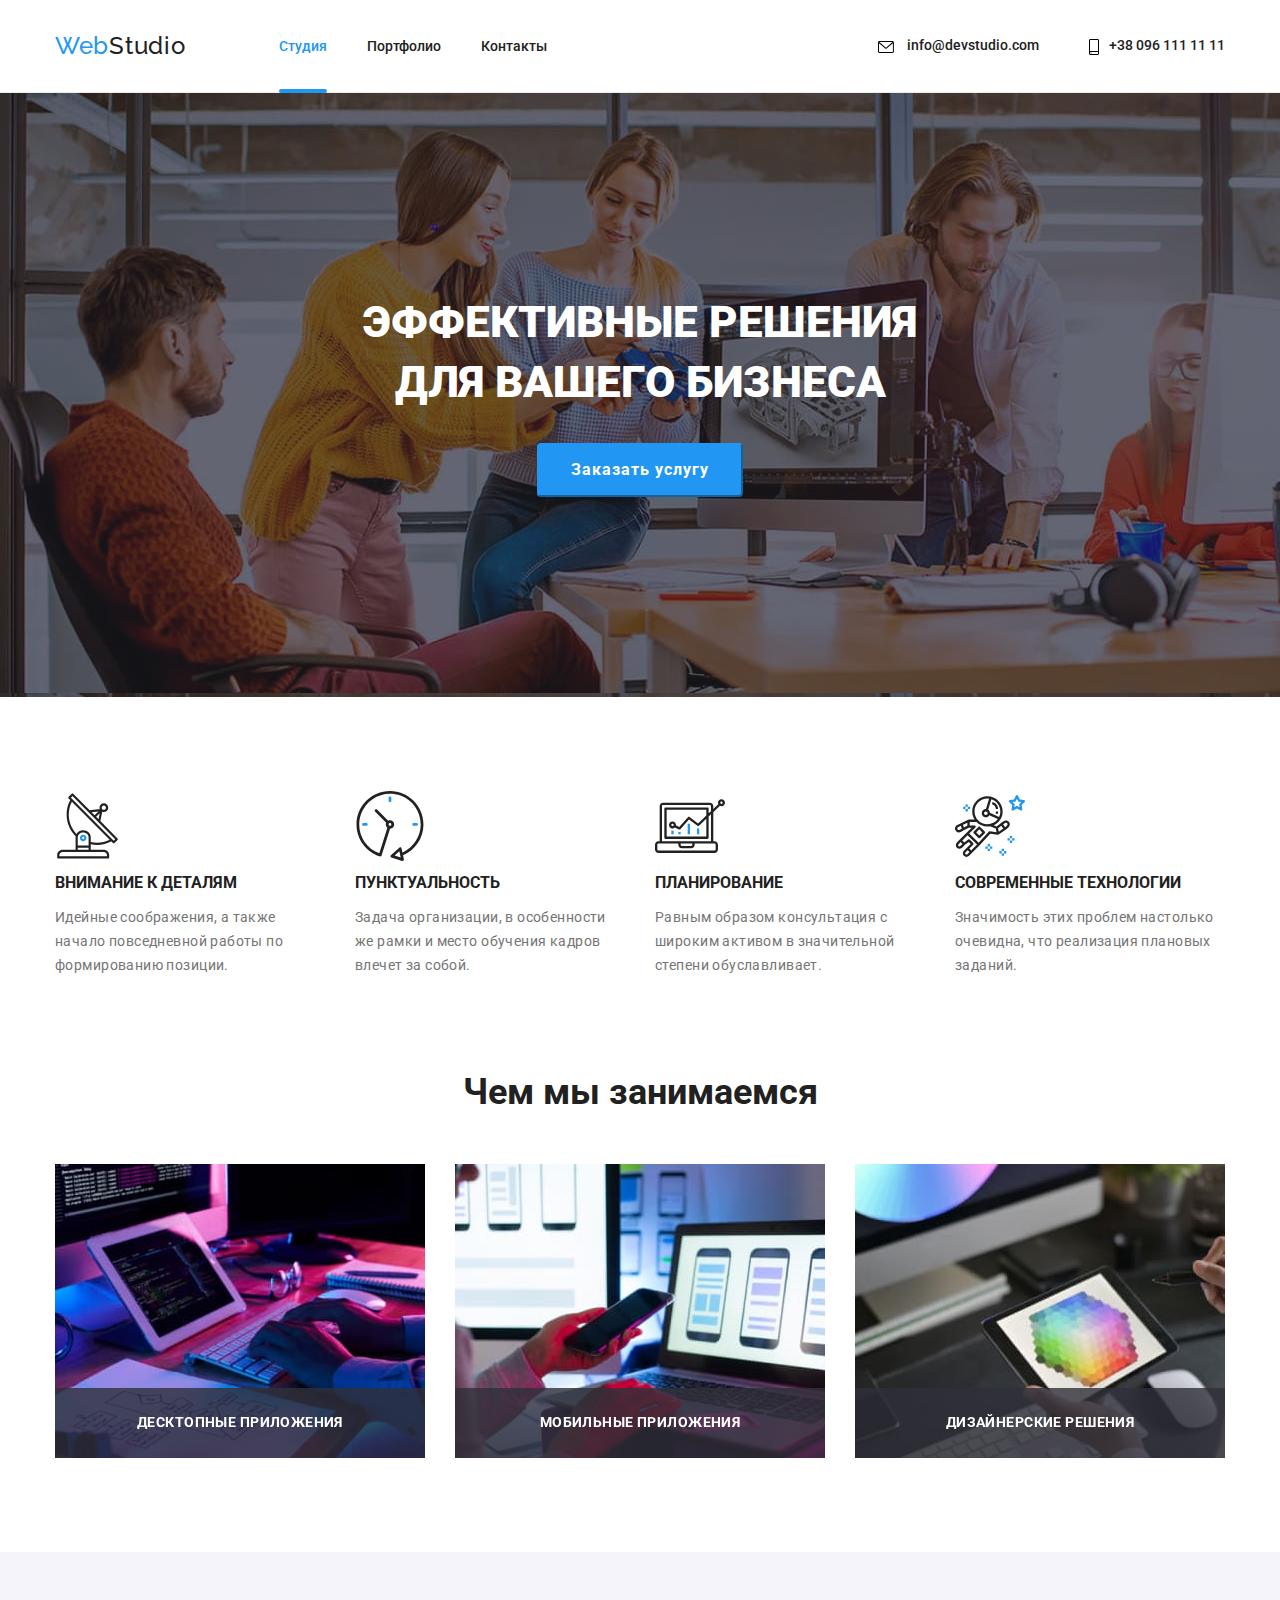
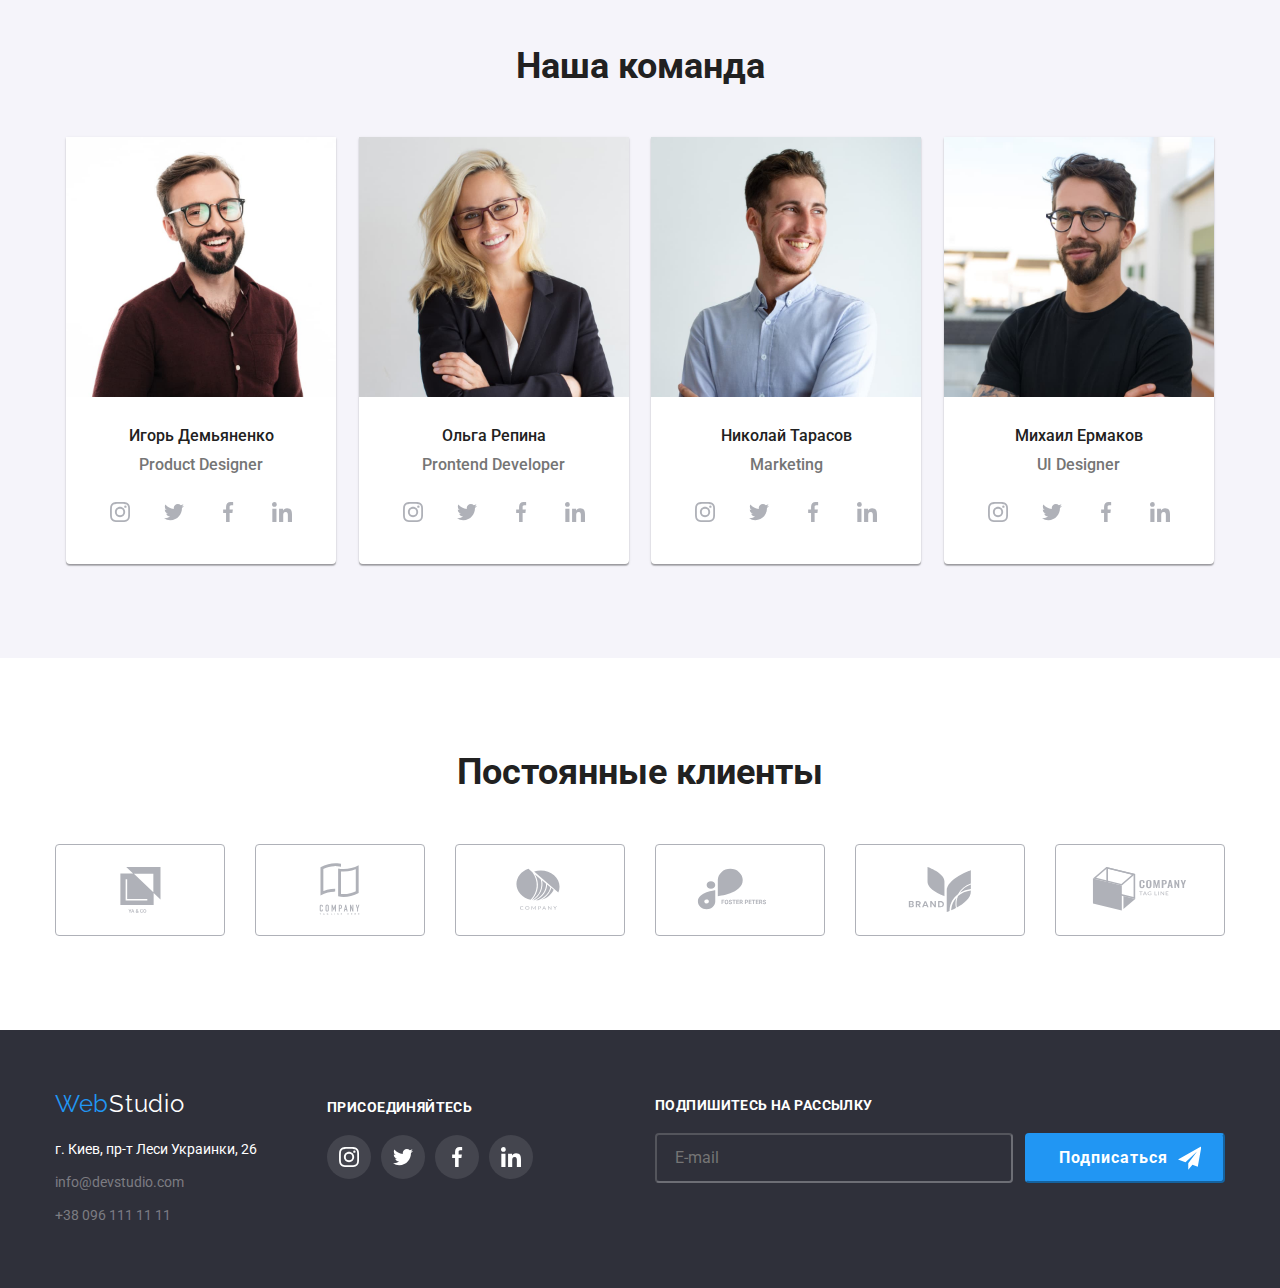
==== commit 910cc070: "БЕМ готов" ====
--- a/index.html
+++ b/index.html
@@ -20,20 +20,20 @@
     
         <header class="page-header">
             <div class="container main-nav">
-            <a href="https://vitalii-dzoma.github.io/goit-markup-hw-01/" class="link header"><span class="web-logo">Web</span>Studio</a>
+            <a href="https://vitalii-dzoma.github.io/goit-markup-hw-01/" class="header-link"><span class="web-logo">Web</span>Studio</a>
             <nav class="navigation">
-                <ul class="list nav">
-                    <li class="item"><a href="" class="link current">Студия</a></li>
-                    <li class="item"><a href="./portfolio.html" class="link">Портфолио</a></li>
-                    <li class="item"><a href="" class="link">Контакты</a></li>
+                <ul class="navigation-list">
+                    <li class="navigation-item"><a href="" class="navigation-link navigation-link__current">Студия</a></li>
+                    <li class="navigation-item"><a href="./portfolio.html" class="navigation-link">Портфолио</a></li>
+                    <li class="navigation-item"><a href="" class="navigation-link">Контакты</a></li>
                 </ul>
             </nav>
-            <ul class="list address">
-                <li class="item"><a href="mailto:info@devstudio.com" class="link-address">
-                    <svg class="nav-item" width="16px" height="12px"> <use href="./images/icons.svg#icon-envelope" ></use>
+            <ul class="page-header__list">
+                <li class="page-header__item"><a href="mailto:info@devstudio.com" class="page-header__link">
+                    <svg class="page-header__icon" width="16px" height="12px"> <use href="./images/icons.svg#icon-envelope" ></use>
                     </svg> info@devstudio.com</a>
                 </li>
-                <li class="item"><a href="tel:+380961111111" class="link-address"><svg class="nav-item" width="10px"  height="16px">
+                <li class="page-header__item"><a href="tel:+380961111111" class="page-header__link"><svg class="page-header__icon" width="10px"  height="16px">
                     <use href="./images/icons.svg#icon-smartphone"></use>
                 </svg>+38 096 111 11 11</a></li>
             </ul>
@@ -45,8 +45,8 @@
         <!-- section 1 -->
         <section class="hero">
             <div class="container">
-            <h1 class="title">Эффективные решения <br>для вашего бизнеса</h1>
-            <button type="button" class="button primary" data-modal-open>Заказать услугу</button>
+            <h1 class="hero-title">Эффективные решения <br>для вашего бизнеса</h1>
+            <button type="button" class="button" data-modal-open>Заказать услугу</button>
             <div class="backdrop is-hidden" data-modal>
                 <div class="modal">
                     <button type="button" class="close" data-modal-close>
@@ -80,13 +80,13 @@
                         
                                     <label for="" class="modal-label modal-wrapper">
                                     <!-- <input type="text" class="modal-input" name="comment" placeholder="Введите текст"> -->
-                                   <textarea name="" id=""  rows="5" class="modal-input modal-policy" placeholder="Введите текст"></textarea>
+                                   <textarea name="" id=""  rows="5" class="modal-input modal-input__font" placeholder="Введите текст"></textarea>
                                     <span class="modal-text">Комментарий</span>
                                 </label>
                                 
                                 <div class="modal-wrapper footer">
                                 <input type="checkbox" class="modal-checkbox visually-hidden " name="checkbox" id="checkbox">
-                                <label for="checkbox" class="checkbox-label modal-policy">
+                                <label for="checkbox" class="checkbox-label modal-input__font">
                                     <!-- <svg class="modal-icon" width="15px" height="15px">
                                         <use href="./images/icons.svg#icon-icon-check"></use>
                                     </svg> -->
@@ -94,7 +94,7 @@
                                    <a class="private-policy" href=" "> Условия договора</a>
                                     </label>
                                 </div>
-                                <button type="button" class="button primary" >Отправить</button>
+                                <button type="button" class="button" >Отправить</button>
                                 
                             </form>
                     
@@ -108,40 +108,40 @@
         <section class="section-title">
             <div class="container">
                 <h2 class="visually-hidden">Наши преимущества</h2>
-                <ul class="list flex">
-                    <li class="item flex">
-                        <div class="thumb"><svg class="features-logo" width="65px"  height="70px">
+                <ul class="section-title__list">
+                    <li class="section-title__item">
+                        <div class="thumb"><svg class="section-title__logo" width="65px"  height="70px">
                             <use href="./images/icons.svg#icon-antenna-1"></use>
                         </svg></div>
-                        <h3 class="description">внимание к деталям</h3>
-                        <p class="description-text">
+                        <h3 class="section-title__description">внимание к деталям</h3>
+                        <p class="section-title__text">
                             Идейные соображения, а также начало повседневной работы по формированию позиции.
                         </p>
                     </li>
-                    <li class="item flex">
-                        <div class="thumb"><svg class="features-logo" width="70px"  height="70px">
+                    <li class="section-title__item">
+                        <div class="thumb"><svg class="section-title__logo" width="70px"  height="70px">
                                 <use href="./images/icons.svg#icon-clock-1"></use>
                             </svg></div>
-                        <h3 class="description">пунктуальность</h3>
-                        <p class="description-text">
+                        <h3 class="section-title__description">пунктуальность</h3>
+                        <p class="section-title__text">
                             Задача организации, в особенности же рамки и место обучения кадров влечет за собой.
                         </p>
                     </li>
-                    <li class="item flex">
-                        <div class="thumb"><svg class="features-logo" width="70px"  height="70px">
+                    <li class="section-title__item">
+                        <div class="thumb"><svg class="section-title__logo" width="70px"  height="70px">
                                 <use href="./images/icons.svg#icon-diagram-1"></use>
                             </svg></div>
-                        <h3 class="description">планирование</h3>
-                        <p class="description-text">
+                        <h3 class="section-title__description">планирование</h3>
+                        <p class="section-title__text">
                             Равным образом консультация с широким активом в значительной степени обуславливает.
                         </p>
                     </li>
-                    <li class="item flex">
-                        <div class="thumb"><svg class="features-logo" width="70px"  height="70px">
+                    <li class="section-title__item">
+                        <div class="thumb"><svg class="section-title__logo" width="70px"  height="70px">
                                 <use href="./images/icons.svg#icon-astronaut-1"></use>
                             </svg></div>
-                        <h3 class="description">современные технологии</h3>
-                        <p class="description-text">
+                        <h3 class="section-title__description">современные технологии</h3>
+                        <p class="section-title__text">
                             Значимость этих проблем настолько очевидна, что реализация плановых заданий.
                         </p>
                     </li>
@@ -149,41 +149,41 @@
             </div>
         </section>
         <!-- section 3 -->
-        <section class="section third">
-           <div class="container image">
-                <h2 class="titles image">Чем мы занимаемся</h2>
-                <ul class="list titles">
-                    <li class="item">
+        <section class="section-third">
+           <div class="container">
+                <h2 class="section-third__title">Чем мы занимаемся</h2>
+                <ul class="section-third__list">
+                    <li class="section-third__item">
                         <div class="job-thumb">
                         <img src="./images/box1.jpg" width="370" height="294" alt="Разработка схемы на компьютере">
-                    <h3 class="description white">десктопные приложения</h3>
+                    <h3 class="section-third__description section-third__white">десктопные приложения</h3>
                         </div>
                     </li>
-                    <li class="item">
+                    <li class="section-third__item">
                         <div class="job-thumb">
                         <img src="./images/box2.jpg" width="370" height="294" alt="Создание модели смартфона">
-                        <h3 class="description white">мобильные приложения</h3>
+                        <h3 class="section-third__description section-third__white">мобильные приложения</h3>
                         </div>
                     </li>
-                    <li class="item">
+                    <li class="section-third__item">
                         <div class="job-thumb">
                         <img src="./images/box3.jpg" width="370" height="294" alt="Выбор цветов на таблете">
-                        <h3 class="description white">дизайнерские решения</h3>
+                        <h3 class="section-third__description section-third__white">дизайнерские решения</h3>
                         </div>
                     </li>
                 </ul>
            </div>
         </section>
         <!-- section 4 -->
-        <section class="section team">           
+        <section class="section-team">           
                <div class="container team">
-                <h2 class="titles surnames">Наша команда</h2>
-                    <ul class="list titles">
-                        <li class="item team">
+                <h2 class="section-team__title">Наша команда</h2>
+                    <ul class="section-team__list">
+                        <li class="section-team__item">
                             <img src="./images/demianenko.jpg" width="270" height="260" alt="Игорь Демьяненко">
-                            <div class="names">
-                                <h3 class="img-title">Игорь Демьяненко</h3>
-                                <p class="title-text">Product Designer</p>
+                            <div class="desc">
+                                <h3 class="desc-title">Игорь Демьяненко</h3>
+                                <p class="desc-text">Product Designer</p>
                             
                                 <ul class="social-list">
                                     <li class="social-item">
@@ -217,11 +217,11 @@
                                 </ul>   
                                 </div>
                         </li>
-                        <li class="item team">
+                        <li class="section-team__item">
                             <img src="./images/repina.jpg" width="270" height="260" alt="Ольга Репина">
-                            <div class="names">
-                            <h3 class="img-title">Ольга Репина</h3>
-                            <p class="title-text">Prontend Developer</p>
+                            <div class="desc">
+                            <h3 class="desc-title">Ольга Репина</h3>
+                            <p class="desc-text">Prontend Developer</p>
                             
                             <ul class="social-list">
                                 <li class="social-item">
@@ -255,11 +255,11 @@
                             </ul>
                             </div>
                         </li>
-                        <li class="item team">
+                        <li class="section-team__item">
                             <img src="./images/tarasov.jpg" width="270" height="260" alt="Николай Тарасов">
-                            <div class="names">
-                            <h3 class="img-title">Николай Тарасов</h3>
-                            <p class="title-text">Marketing</p>
+                            <div class="desc">
+                            <h3 class="desc-title">Николай Тарасов</h3>
+                            <p class="desc-text">Marketing</p>
                             
                             <ul class="social-list">
                                 <li class="social-item">
@@ -293,36 +293,36 @@
                             </ul>
                             </div>
                         </li>
-                        <li class="item team">
+                        <li class="section-team__item">
                             <img src="./images/efremov.jpg" width="270" height="260" alt="Михаил Ермаков">
-                            <div class="names">
-                            <h3 class="img-title">Михаил Ермаков</h3>
-                            <p class="title-text">UI Designer</p>
+                            <div class="desc">
+                            <h3 class="desc-title">Михаил Ермаков</h3>
+                            <p class="desc-text">UI Designer</p>
                             
                             <ul class="social-list">
                                 <li class="social-item">
-                                    <a href="" class="social-link clients">
+                                    <a href="" class="social-link">
                                         <svg class="social-logo" width="20px"  height="20px">
                                             <use href="./images/icons.svg#icon-instagram-2"></use>
                                         </svg>
                                     </a>
                                 </li>
                                 <li class="social-item">
-                                    <a href="" class="social-link clients">
+                                    <a href="" class="social-link">
                                         <svg class="social-logo" width="20px"  height="20px">
                                             <use href="./images/icons.svg#icon-twitter-1"></use>
                                         </svg>
                                     </a>
                                 </li>
                                 <li class="social-item">
-                                    <a href="" class="social-link clients">
+                                    <a href="" class="social-link">
                                         <svg class="social-logo" width="20px"  height="20px">
                                             <use href="./images/icons.svg#icon-facebook-1"></use>
                                         </svg>
                                     </a>
                                 </li>
                                 <li class="social-item">
-                                    <a href="" class="social-link clients">
+                                    <a href="" class="social-link">
                                         <svg class="social-logo" width="20px"  height="20px">
                                             <use href="./images/icons.svg#icon-linkedin-1"></use>
                                         </svg>
@@ -337,24 +337,24 @@
         </section>
         <section class="section">
             <div class="container">
-                <h2 class="titles surnames">Постоянные клиенты</h2>
-                <ul class="list clients">
-                    <li class="item"><a href="" class="link"><svg class="social-logo labels" width="41px"  height="46px">
+                <h2 class="section-team__title">Постоянные клиенты</h2>
+                <ul class="section__list">
+                    <li class="section__item"><a href="" class="section__link"><svg class="section__logo" width="41px"  height="46px">
                                             <use href="./images/icons.svg#icon-union"></use>
                                         </svg></a></li>
-                    <li class="item"><a href="" class="link"><svg class="social-logo labels" width="106px"  height="60px">
+                    <li class="section__item"><a href="" class="section__link"><svg class="section__logo" width="106px"  height="60px">
                                             <use href="./images/icons.svg#icon-union-1"></use>
                                         </svg></a></li>
-                    <li class="item"><a href="" class="link"><svg class="social-logo labels" width="106px"  height="60px">
+                    <li class="section__item"><a href="" class="section__link"><svg class="section__logo" width="106px"  height="60px">
                                             <use href="./images/icons.svg#icon-logo"></use>
                                         </svg></a></li>
-                    <li class="item"><a href="" class="link"><svg class="social-logo labels" width="106px"  height="60px">
+                    <li class="section__item"><a href="" class="section__link"><svg class="section__logo" width="106px"  height="60px">
                                             <use href="./images/icons.svg#icon-logo-1"></use>
                                         </svg></a></li>
-                    <li class="item"><a href="" class="link"><svg class="social-logo labels" width="106px"  height="60px">
+                    <li class="section__item"><a href="" class="section__link"><svg class="section__logo" width="106px"  height="60px">
                                             <use href="./images/icons.svg#icon-logo-4"></use>
                                         </svg></a></li>
-                    <li class="item"><a href="" class="link"><svg class="social-logo labels" width="106px"  height="60px">
+                    <li class="section__item"><a href="" class="section__link"><svg class="section__logo" width="106px"  height="60px">
                                             <use href="./images/icons.svg#icon-logo-5"></use>
                                         </svg></a></li>
                 </ul>
@@ -362,50 +362,50 @@
         </section>
         <!-- footer -->
         
-            <footer class="wrapper-footer">
+            <footer class="footer">
                 <div class="page-footer">
-                    <div class="address-logo">
-                <a href="https://vitalii-dzoma.github.io/goit-markup-hw-01/" class="link footer"><span
+                    <div>
+                <a href="https://vitalii-dzoma.github.io/goit-markup-hw-01/" class="footer-link__decorated"><span
                         class="web-logo">Web</span>Studio</a>
-                <address class="address footer">
-                    <p class="location">
+                <address class="footer-address">
+                    <p class="footer-location">
                         г. Киев, пр-т Леси Украинки, 26
                     </p>
-                    <ul class="list">
-                        <li class="item-footer"><a href="mailto:info@devstudio.com" class="link">info@devstudio.com</a></li>
-                        <li class="item-footer"><a href="tel:+380961111111" class="link">+38 096 111 11 11</a></li>
+                    <ul class="footer-list">
+                        <li class="footer-item"><a href="mailto:info@devstudio.com" class="footer-link">info@devstudio.com</a></li>
+                        <li class="footer-item"><a href="tel:+380961111111" class="footer-link">+38 096 111 11 11</a></li>
                     </ul>
                 </address>
                 </div>
                 <!-- social links -->
                 
-                <div class="footer-wrapper">
-                <p class="join">присоединяйтесь</p>
-                <ul class="social-list footer">
+                <div class="social">
+                <p class="social-text">присоединяйтесь</p>
+                <ul class="social-list">
                     <li class="social-item">
-                        <a href="" class="social-link clients">
-                            <svg class="social-logo footer" width="20px"  height="20px">
+                        <a href="" class="social-link">
+                            <svg class="footer-logo" width="20px"  height="20px">
                                 <use href="./images/icons.svg#icon-instagram-2"></use>
                             </svg>
                         </a>
                     </li>
                     <li class="social-item">
-                        <a href="" class="social-link clients">
-                            <svg class="social-logo footer" width="20px" height="20px">
+                        <a href="" class="social-link">
+                            <svg class="footer-logo" width="20px" height="20px">
                                 <use href="./images/icons.svg#icon-twitter-1"></use>
                             </svg>
                         </a>
                     </li>
                     <li class="social-item">
-                        <a href="" class="social-link clients">
-                            <svg class="social-logo footer" width="20px"  height="20px">
+                        <a href="" class="social-link">
+                            <svg class="footer-logo" width="20px"  height="20px">
                                 <use href="./images/icons.svg#icon-facebook-1"></use>
                             </svg>
                         </a>
                     </li>
                     <li class="social-item">
-                        <a href="" class="social-link clients">
-                            <svg class="social-logo footer" width="20px"  height="20px">
+                        <a href="" class="social-link">
+                            <svg class="footer-logo" width="20px"  height="20px">
                                 <use href="./images/icons.svg#icon-linkedin-1"></use>
                             </svg>
                         </a>
@@ -414,14 +414,14 @@
                 </div>
                 <!-- subscribe -->
                 <div class="subscribe">
-                    <p class="subscribe-text">подпишитесь на рассылку</p>
+                    <p class="social-text">подпишитесь на рассылку</p>
                     <div class="footer-form">
                         <form action="" class="subscribe-form">
                             <label for="email" class="subsribe-label">
                                 <input type="email" name="email" class="subscribe-input" autocomplete="off" placeholder="E-mail">
                             </label>
                         </form>
-                                <button class="button sub" type="submit"><span class="button-text">Подписаться</span><svg class="footer-icon" width="24px" height="24px">
+                                <button class="button subscribe-button" type="submit"><span class="button-text">Подписаться</span><svg class="footer-icon" width="24px" height="24px">
                                     <use href="./images/icons.svg#icon-icon-send"></use>
                                 </svg>
                             </button>
--- a/css/style.css
+++ b/css/style.css
@@ -39,15 +39,28 @@
   list-style: none;
 }
 
-/* .titles .description {
-  line-height: var(--title-line-height);
+.navigation-list {
+  margin: 0;
+  padding: 0;
+  list-style: none;
+}
+
+.list.titles {
+  display: flex;
+  justify-content: space-between;
+}
+
+.section-third__list {
+  display: flex;
+  justify-content: space-between;
+  margin: 0;
+  padding: 0;
+  list-style: none;
+}
+/* .navigation-list.titles {
+  display: flex;
+  justify-content: space-between;
 } */
-
-.list.titles {
-  display: flex;
-  justify-content: space-between;
-}
-
 /* header */
 .page-header {
   line-height: var(--title-line-height);
@@ -59,13 +72,60 @@
   padding-top: 32px;
   padding-bottom: 32px;
 }
-.link.header,
-.link.footer {
+
+.page-header__link {
+  display: block;
+  color: var(--primary-text-color);
+  font-size: 14px;
+  text-decoration: none;
+
+  transition: color 250ms cubic-bezier(0.4, 0, 0.2, 1);
+  padding-top: 32px;
+  padding-bottom: 32px;
+}
+
+.footer-link__decorated {
+  display: block;
+  color: var(--primary-text-color);
+  text-decoration: none;
+  font-family: Raleway, sans-serif;
+  font-size: 24px;
+  letter-spacing: 0.03em;
+  line-height: 1.19;
+  margin-bottom: 20px;
+  padding: 0;
+  color: var(--primary-backround-color);
+  transition: color 250ms cubic-bezier(0.4, 0, 0.2, 1);
+}
+.header-link {
+  display: block;
+  color: var(--primary-text-color);
+  font-size: 14px;
+  text-decoration: none;
+
+  transition: color 250ms cubic-bezier(0.4, 0, 0.2, 1);
+
   font-family: Raleway, sans-serif;
   font-size: 24px;
   letter-spacing: 0.03em;
   line-height: 1.19;
   padding: 25px 0;
+}
+
+/* .link.footer {
+  font-family: Raleway, sans-serif;
+  font-size: 24px;
+  letter-spacing: 0.03em;
+  line-height: 1.19;
+  padding: 25px 0;
+} */
+
+.footer-link {
+  display: block;
+  color: var(--primary-text-color);
+  font-size: 14px;
+  text-decoration: none;
+  transition: color 250ms cubic-bezier(0.4, 0, 0.2, 1);
 }
 
 /* container */
@@ -83,9 +143,19 @@
   margin-bottom: 50px;
 }
 
-.container.team .list {
+.section-third__title {
+  margin: 0;
+  margin-bottom: 50px;
+  font-size: 36px;
+  text-align: center;
+}
+
+.section-team__list {
   display: flex;
   justify-content: space-around;
+  margin: 0;
+  padding: 0;
+  list-style: none;
 }
 
 .titles.surnames {
@@ -93,6 +163,13 @@
   margin-bottom: 50px;
 }
 
+.section-team__title {
+  font-size: 36px;
+  text-align: center;
+  margin: 0;
+  margin-bottom: 50px;
+}
+
 .navigation {
   margin-left: 93px;
 }
@@ -102,21 +179,29 @@
   color: var(--accent-color);
   transition: color 250ms cubic-bezier(0.4, 0, 0.2, 1);
 }
-.main-nav,
-.list.nav {
-  display: flex;
-}
-
-.list.address {
+.main-nav {
+  display: flex;
+}
+.navigation-list {
+  display: flex;
+}
+
+.page-header__list {
   display: flex;
   margin-left: auto;
-}
-
-.list.address .item + .item {
+  list-style: none;
+  font-style: normal;
+  line-height: var(--text-line-height);
+  padding: 0;
+  margin-top: 0;
+  margin-bottom: 0;
+}
+
+.page-header__item:last-child {
   margin-left: 50px;
 }
 
-.list.nav .item:not(:last-child) {
+.navigation-item:not(:last-child) {
   margin-right: 40px;
 }
 
@@ -133,7 +218,7 @@
   transition: background-color 250ms cubic-bezier(0.4, 0, 0.2, 1);
 }
 /* h1 */
-.title {
+.hero-title {
   font-size: 44px;
   text-align: center;
   color: var(--primary-backround-color);
@@ -152,12 +237,12 @@
 }
 
 /* image names */
-.names {
+.desc {
   text-align: center;
   padding: 30px 32px 30px 32px;
 }
 
-.item.team {
+/* .item.team {
   background: white;
   box-shadow: 0px 1px 3px rgba(0, 0, 0, 0.12), 0px 1px 1px rgba(0, 0, 0, 0.14),
     0px 2px 1px rgba(0, 0, 0, 0.2);
@@ -165,10 +250,19 @@
   transition: color 250ms cubic-bezier(0.4, 0, 0.2, 1),
     background-color 250ms cubic-bezier(0.4, 0, 0.2, 1),
     box-shadow 250ms cubic-bezier(0.4, 0, 0.2, 1);
-}
-
+} */
+
+.section-team__item {
+  background: white;
+  box-shadow: 0px 1px 3px rgba(0, 0, 0, 0.12), 0px 1px 1px rgba(0, 0, 0, 0.14),
+    0px 2px 1px rgba(0, 0, 0, 0.2);
+  border-radius: 0px 0px 4px 4px;
+  transition: color 250ms cubic-bezier(0.4, 0, 0.2, 1),
+    background-color 250ms cubic-bezier(0.4, 0, 0.2, 1),
+    box-shadow 250ms cubic-bezier(0.4, 0, 0.2, 1);
+}
 /* portfolio menu flex */
-.top.wrapper {
+/* .top.wrapper {
   display: flex;
   justify-content: center;
   padding: 0;
@@ -176,14 +270,28 @@
   list-style: none;
   margin-bottom: 50px;
 }
+
 .top.wrapper .item:not(:last-child) {
   margin-right: 8px;
+} */
+
+.section-portfolio__list {
+  display: flex;
+  justify-content: center;
+  padding: 0;
+  margin: 0;
+  list-style: none;
+  margin-bottom: 50px;
+}
+
+.section-portfolio__list .section-portfolio__item:not(:last-child) {
+  margin-right: 8px;
 }
 
 .list.wrapper {
   display: flex;
   justify-content: center;
-
+  flex-wrap: wrap;
   width: 1200px;
   padding-left: 15px;
   padding-right: 15px;
@@ -191,9 +299,6 @@
   margin-right: auto;
 }
 
-.list.wrapper {
-  flex-wrap: wrap;
-}
 .item.wrapper .link {
   transition: box-shadow 250ms cubic-bezier(0.4, 0, 0.2, 1);
 }
@@ -202,6 +307,49 @@
 .item.wrapper .link:focus {
   box-shadow: 0px 1px 1px rgba(0, 0, 0, 0.12), 0px 4px 4px rgba(0, 0, 0, 0.06),
     1px 4px 6px rgba(0, 0, 0, 0.16);
+}
+
+.section-portfolio__link:hover,
+.section-portfolio__link:focus {
+  box-shadow: 0px 1px 1px rgba(0, 0, 0, 0.12), 0px 4px 4px rgba(0, 0, 0, 0.06),
+    1px 4px 6px rgba(0, 0, 0, 0.16);
+}
+.section-portfolio__wrapper {
+  margin: 0;
+  padding: 0;
+  display: flex;
+  justify-content: center;
+  flex-wrap: wrap;
+  width: 1200px;
+  padding-left: 15px;
+  padding-right: 15px;
+  margin-left: auto;
+  margin-right: auto;
+
+  list-style: none;
+}
+
+.section-portfolio__wrapper:nth-child(3n) {
+  margin-right: 0;
+}
+
+.section-portfolio__link {
+  display: block;
+  color: var(--primary-text-color);
+  font-size: 14px;
+  text-decoration: none;
+  transition: color 250ms cubic-bezier(0.4, 0, 0.2, 1);
+  transition: box-shadow 250ms cubic-bezier(0.4, 0, 0.2, 1);
+}
+
+.section-portfolio__link:hover,
+.section-portfolio__link:focus {
+  box-shadow: 0px 1px 1px rgba(0, 0, 0, 0.12), 0px 4px 4px rgba(0, 0, 0, 0.06),
+    1px 4px 6px rgba(0, 0, 0, 0.16);
+}
+.section-portfolio__card {
+  margin-right: 30px;
+  margin-bottom: 30px;
 }
 
 /* portfolio-text */
@@ -234,6 +382,16 @@
   transition: transform 250ms cubic-bezier(0.4, 0, 0.2, 1);
   color: var(--primary-backround-color);
 }
+.section-portfolio__card:hover .portfolio-text,
+.section-portfolio__link:focus .portfolio-text,
+.section-portfolio__card:hover .portfolio-wrapper::after,
+.section-portfolio__link:focus .portfolio-wrapper::after {
+  transform: translateY(-100%);
+  opacity: 1;
+  transition: transform 250ms cubic-bezier(0.4, 0, 0.2, 1);
+  color: var(--primary-backround-color);
+}
+
 .portfolio-wrapper {
   overflow: hidden;
 }
@@ -451,6 +609,12 @@
   display: flex;
   justify-content: flex-end;
 }
+.modal-footer {
+  position: relative;
+  margin-bottom: 30px;
+  display: flex;
+  justify-content: flex-end;
+}
 
 .private-policy {
   color: var(--accent-color);
@@ -486,6 +650,12 @@
   margin-right: 0;
 }
 
+.section-portfolio__card:nth-child(3n) {
+  margin-right: 0;
+}
+.section-portfolio__card:nth-last-child(-n + 3) {
+  margin-bottom: 0;
+}
 .item.wrapper:nth-last-child(-n + 3) {
   margin-bottom: 0;
 }
@@ -501,7 +671,7 @@
   margin-right: 30px;
 }
 
-.description {
+.section-title__description {
   font-size: 16px;
   margin-bottom: 10px;
   text-transform: uppercase;
@@ -515,32 +685,60 @@
   letter-spacing: 0.03em;
 }
 
+.section-title__text {
+  font-size: 14px;
+  margin: 0;
+  padding: 0;
+  line-height: var(--text-line-height);
+  letter-spacing: 0.03em;
+  color: var(--secondary-text-color);
+  transition: color 250ms cubic-bezier(0.4, 0, 0.2, 1);
+}
+
+.modal-input__font {
+  font-size: 14px;
+  margin: 0;
+  padding: 0;
+  line-height: var(--text-line-height);
+  letter-spacing: 0.03em;
+  color: var(--secondary-text-color);
+  transition: color 250ms cubic-bezier(0.4, 0, 0.2, 1);
+}
+
 .titles > .item,
 .img-title {
   font-size: 16px;
 }
-.img-title {
+.desc-title {
   font-weight: var(--medium-font-weight);
   line-height: var(--title-line-height);
   margin-bottom: 10px;
+  font-size: 16px;
 }
 
 /* section */
 
 .section,
-.section-title {
+.section-title,
+.section-portfolio {
   padding-top: 94px;
   padding-bottom: 94px;
 }
 
-.third {
+.section-third {
   padding-top: 0px;
   padding-bottom: 94px;
 }
 
+.section-team {
+  padding-top: 94px;
+  padding-bottom: 94px;
+  background-color: var(--secondary-background-color);
+  transition: background-color 250ms cubic-bezier(0.4, 0, 0.2, 1);
+}
+
 .section.team,
-.section-title,
-.section.portfolio {
+.section-title {
   padding-top: 94px;
 }
 
@@ -565,6 +763,16 @@
   letter-spacing: 0.06em;
   transition: color 250ms cubic-bezier(0.4, 0, 0.2, 1),
     background-color 250ms cubic-bezier(0.4, 0, 0.2, 1);
+  padding-top: 10px;
+  padding-bottom: 10px;
+  padding-left: 32px;
+  padding-right: 32px;
+  border-radius: 4px;
+  border-color: var(--accent-color);
+
+  color: var(--primary-backround-color);
+  background-color: var(--accent-color);
+  font-weight: var(--bold-font-weight);
 }
 
 /* .button:hover,
@@ -594,6 +802,22 @@
   line-height: var(--text-line-height);
 }
 
+.section-title__list {
+  display: flex;
+  margin: 0;
+  padding: 0;
+  list-style: none;
+  font-size: 14px;
+  line-height: var(--text-line-height);
+}
+
+.section-title__item:not(:nth-child(4)) {
+  margin-right: 30px;
+}
+.section-title__item {
+  width: 270px;
+}
+
 .link {
   display: block;
   color: var(--primary-text-color);
@@ -605,16 +829,39 @@
 
 .link:hover,
 .link:focus,
+.section-portfolio__link:hover,
+.section-portfolio__link:focus,
 .link-address:hover,
 .link-address:focus,
 .item-footer > .link:hover,
 .item-footer > .link:focus,
-.link.footer:hover,
-.link.footer:focus {
+.footer-item:hover,
+.footer-item:focus,
+.footer-link__decorated:hover,
+.footer-link__decorated:focus,
+.footer-link:hover,
+.footer-link:focus {
   color: var(--accent-color);
 }
 
-.list.nav .link {
+.header-link:hover,
+.header-link:focus {
+  color: var(--accent-color);
+}
+
+.navigation-link:hover,
+.navigation-link:focus,
+.page-header__link:hover,
+.page-header__link:focus {
+  color: var(--accent-color);
+}
+.navigation-link {
+  display: block;
+  color: var(--primary-text-color);
+  font-size: 14px;
+  text-decoration: none;
+
+  transition: color 250ms cubic-bezier(0.4, 0, 0.2, 1);
   display: block;
   padding-top: 38px;
   padding-bottom: 38px;
@@ -636,7 +883,7 @@
     box-shadow 250ms cubic-bezier(0.4, 0, 0.2, 1);
 }
 
-.portfolio-btn.current-btn {
+.portfolio-btn__current {
   background-color: var(--accent-color);
   color: var(--primary-backround-color);
   box-shadow: 0px 3px 1px rgba(0, 0, 0, 0.1), 0px 1px 2px rgba(0, 0, 0, 0.08),
@@ -653,12 +900,12 @@
   box-shadow: 0px 3px 1px rgba(0, 0, 0, 0.1), 0px 1px 2px rgba(0, 0, 0, 0.08),
     0px 2px 2px rgba(0, 0, 0, 0.12);
 }
-.current {
+.navigation-link__current {
   position: relative;
   color: var(--accent-color);
   transition: color 250ms cubic-bezier(0.4, 0, 0.2, 1);
 }
-.current::after {
+.navigation-link__current::after {
   position: absolute;
   display: inline-block;
   content: '';
@@ -671,15 +918,22 @@
   border-radius: 4px;
 }
 
-.team {
+/* .team {
   background-color: var(--secondary-background-color);
   transition: background-color 250ms cubic-bezier(0.4, 0, 0.2, 1);
-}
+} */
 
 .address {
   list-style: none;
   font-style: normal;
   line-height: var(--text-line-height);
+}
+
+.footer-address {
+  list-style: none;
+  font-style: normal;
+  line-height: var(--text-line-height);
+  -style: none;
 }
 
 .description-text,
@@ -689,6 +943,15 @@
   color: var(--secondary-text-color);
   transition: color 250ms cubic-bezier(0.4, 0, 0.2, 1);
 }
+
+.desc-text {
+  line-height: inherit;
+  font-weight: var(--medium-font-weight);
+  margin-bottom: 16px;
+  color: var(--secondary-text-color);
+  transition: color 250ms cubic-bezier(0.4, 0, 0.2, 1);
+}
+
 .link-address {
   text-decoration: none;
   font-size: 14px;
@@ -699,29 +962,40 @@
 }
 
 /* svg-icon nav */
-.nav-item {
+.page-header__icon {
   margin-right: 10px;
   vertical-align: middle;
   transition: fill 250ms cubic-bezier(0.4, 0, 0.2, 1);
 }
 
-.nav-item:hover,
-.nav-item:focus,
-.features-logo:hover,
-.features-logo:focus,
+.page-header__icon:hover,
+.page-header__icon:focus,
+.section-title__logo:hover,
+.section-title__logo:focus,
 .social-logo:hover,
 .social-logo:focus {
   fill: var(--accent-color);
 }
 
-.link-address:hover .nav-item,
-.link-address:focus .nav-item {
+.page-header__link:hover .page-header__icon,
+.page-header__link:focus .page-header__icon {
   fill: var(--accent-color);
 }
 
-.list.clients .link:hover .social-logo.labels,
-.list.clients .link:focus .social-logo.labels {
+.list.clients .link:hover .section__logo,
+.list.clients .link:focus .section__logo {
   fill: var(--accent-color);
+}
+
+.section__link:hover .section__logo,
+.section__link:focus .section__logo {
+  fill: var(--accent-color);
+}
+
+.section__logo {
+  fill: var(--social-icon-color);
+  transition: fill 250ms cubic-bezier(0.4, 0, 0.2, 1);
+  transition: fill 250ms cubic-bezier(0.4, 0, 0.2, 1);
 }
 
 .social-logo.labels {
@@ -731,6 +1005,12 @@
 .list.clients .link:focus {
   border: 1px solid var(--accent-color);
 }
+.section__link:hover,
+.section__link:focus {
+  border: 1px solid var(--accent-color);
+}
+
+.section__link
 
 /* svg backround 2 section */
 .thumb {
@@ -745,7 +1025,7 @@
   transition: background-color 250ms cubic-bezier(0.4, 0, 0.2, 1);
 }
 
-.features-logo {
+.section-title__logo {
   transition: fill 250ms cubic-bezier(0.4, 0, 0.2, 1);
 }
 
@@ -758,15 +1038,27 @@
   list-style: none;
 }
 
+.social-list {
+  display: flex;
+  justify-content: space-around;
+  margin: 0;
+  padding: 0;
+  list-style: none;
+}
 .social-logo {
   fill: var(--social-icon-color);
   transition: fill 250ms cubic-bezier(0.4, 0, 0.2, 1);
 }
 
-.social-logo.footer {
+/* .social-logo.footer {
   fill: var(--primary-backround-color);
   transition: fill 250ms cubic-bezier(0.4, 0, 0.2, 1);
-}
+} */
+.footer-logo {
+  fill: var(--primary-backround-color);
+  transition: fill 250ms cubic-bezier(0.4, 0, 0.2, 1);
+}
+
 /* .social-item {
   padding: 12px;
 } */
@@ -775,7 +1067,7 @@
   fill: var(--primary-backround-color);
 }
 
-.social-item .social-link.clients {
+/* .social-item .social-link.clients {
   transition: background-color 250ms cubic-bezier(0.4, 0, 0.2, 1);
 }
 
@@ -784,10 +1076,18 @@
   display: flex;
   justify-content: center;
   align-items: center;
-}
-
-.social-item .social-link.clients:hover,
-.social-item .social-link.clients:focus {
+} */
+
+.social-link {
+  padding: 0;
+  display: flex;
+  justify-content: center;
+  align-items: center;
+  transition: background-color 250ms cubic-bezier(0.4, 0, 0.2, 1);
+}
+
+.social-item .social-link:hover,
+.social-item .social-link:focus {
   background-color: var(--accent-color);
   border-radius: 50%;
 
@@ -821,12 +1121,12 @@
   transition: backround-color 250ms cubic-bezier(0.4, 0, 0.2, 1);
 }
 
-.footer-wrapper {
+.social {
   margin-left: 70px;
   margin-top: 10px;
 }
 
-.join,
+/* .join,
 .subscribe-text {
   font-weight: bold;
   font-size: 14px;
@@ -836,14 +1136,25 @@
   margin-bottom: 20px;
   color: #ffffff;
   transition: color 250ms cubic-bezier(0.4, 0, 0.2, 1);
-}
-
-.link.footer {
+} */
+
+.social-text {
+  font-weight: bold;
+  font-size: 14px;
+  line-height: 1.14;
+  letter-spacing: 0.03em;
+  text-transform: uppercase;
+  margin-bottom: 20px;
+  color: #ffffff;
+  transition: color 250ms cubic-bezier(0.4, 0, 0.2, 1);
+}
+/* .link.footer {
   padding: 0;
   margin-bottom: 20px;
   color: var(--primary-backround-color);
   transition: color 250ms cubic-bezier(0.4, 0, 0.2, 1);
-}
+} */
+
 .item-text {
   font-size: 16px;
   line-height: 1.88;
@@ -859,8 +1170,24 @@
   color: #ffffff60;
   transition: color 250ms cubic-bezier(0.4, 0, 0.2, 1);
 }
+.footer-link {
+  color: #ffffff60;
+  transition: color 250ms cubic-bezier(0.4, 0, 0.2, 1);
+}
 
 .list > .item-footer:not(:last-child) {
+  margin-bottom: 9px;
+}
+.footer-item:not(:last-child) {
+  margin-bottom: 9px;
+}
+
+.footer-list {
+  margin: 0;
+  padding: 0;
+  list-style: none;
+}
+.footer-item:not(:last-child) {
   margin-bottom: 9px;
 }
 
@@ -869,13 +1196,13 @@
   font-weight: var(--medium-font-weight);
   margin-bottom: 16px;
 }
-.location {
+.footer-location {
   font-size: 14px;
   color: var(--primary-backround-color);
   margin-bottom: 9px;
   transition: color 250ms cubic-bezier(0.4, 0, 0.2, 1);
 }
-.wrapper-footer {
+.footer {
   background-color: #2f303a;
   padding-top: 60px;
   padding-bottom: 60px;
@@ -893,7 +1220,7 @@
 .job-thumb {
   position: relative;
 }
-.white {
+.section-third__white {
   margin: 0;
   padding: 0;
   position: absolute;
@@ -909,6 +1236,14 @@
   transition: backround-color 250ms cubic-bezier(0.4, 0, 0.2, 1),
     color 250ms cubic-bezier(0.4, 0, 0.2, 1);
 }
+.section-third__description {
+  font-size: 14px;
+  margin: 0;
+  padding: 0;
+  line-height: var(--text-line-height);
+  letter-spacing: 0.03em;
+  text-transform: uppercase;
+}
 
 .title.portfolio {
   margin: 0;
@@ -921,16 +1256,19 @@
 }
 
 /* before footer section */
-.list.clients {
-  display: flex;
-  margin: 0;
-  list-style: none;
-}
-
-.list.clients .item:not(:last-child) {
+
+.section__list {
+  display: flex;
+  margin: 0;
+  padding: 0;
+  list-style: none;
+}
+
+.section__item:not(:last-child) {
   margin-right: 30px;
 }
-.list.clients .link {
+
+.section__link {
   width: 170px;
   height: 92px;
   display: flex;
@@ -941,6 +1279,26 @@
   transition: border-color 250ms cubic-bezier(0.4, 0, 0.2, 1);
 }
 
+.list.clients {
+  display: flex;
+  margin: 0;
+  list-style: none;
+}
+
+.list.clients .item:not(:last-child) {
+  margin-right: 30px;
+}
+.list.clients .link {
+  width: 170px;
+  height: 92px;
+  display: flex;
+  justify-content: center;
+  align-items: center;
+  border: 1px solid var(--social-icon-color);
+  border-radius: 4px;
+  transition: border-color 250ms cubic-bezier(0.4, 0, 0.2, 1);
+}
+
 .subscribe {
   margin-left: auto;
   margin-top: 8px;
@@ -950,7 +1308,7 @@
   justify-content: space-between;
 }
 
-.sub {
+.subscribe-button {
   width: 200px;
   height: 50px;
   padding-right: 22px;
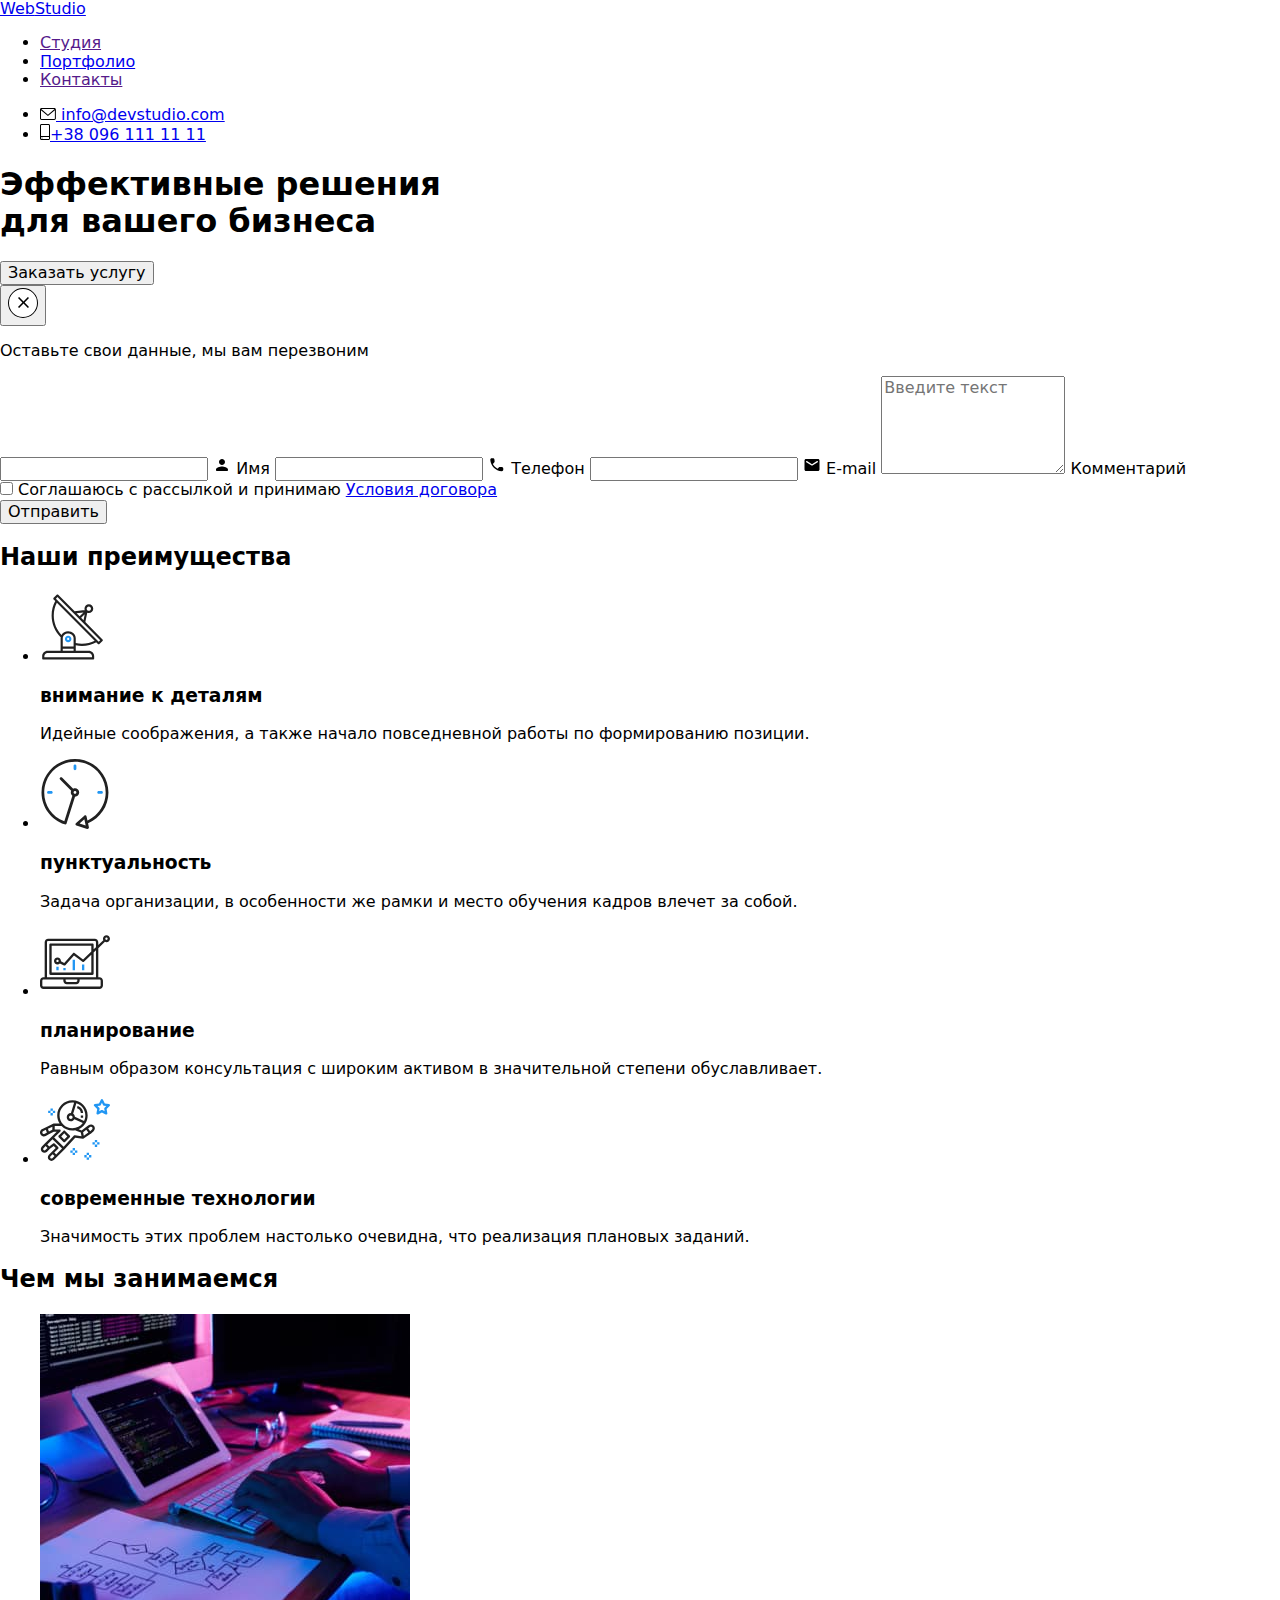
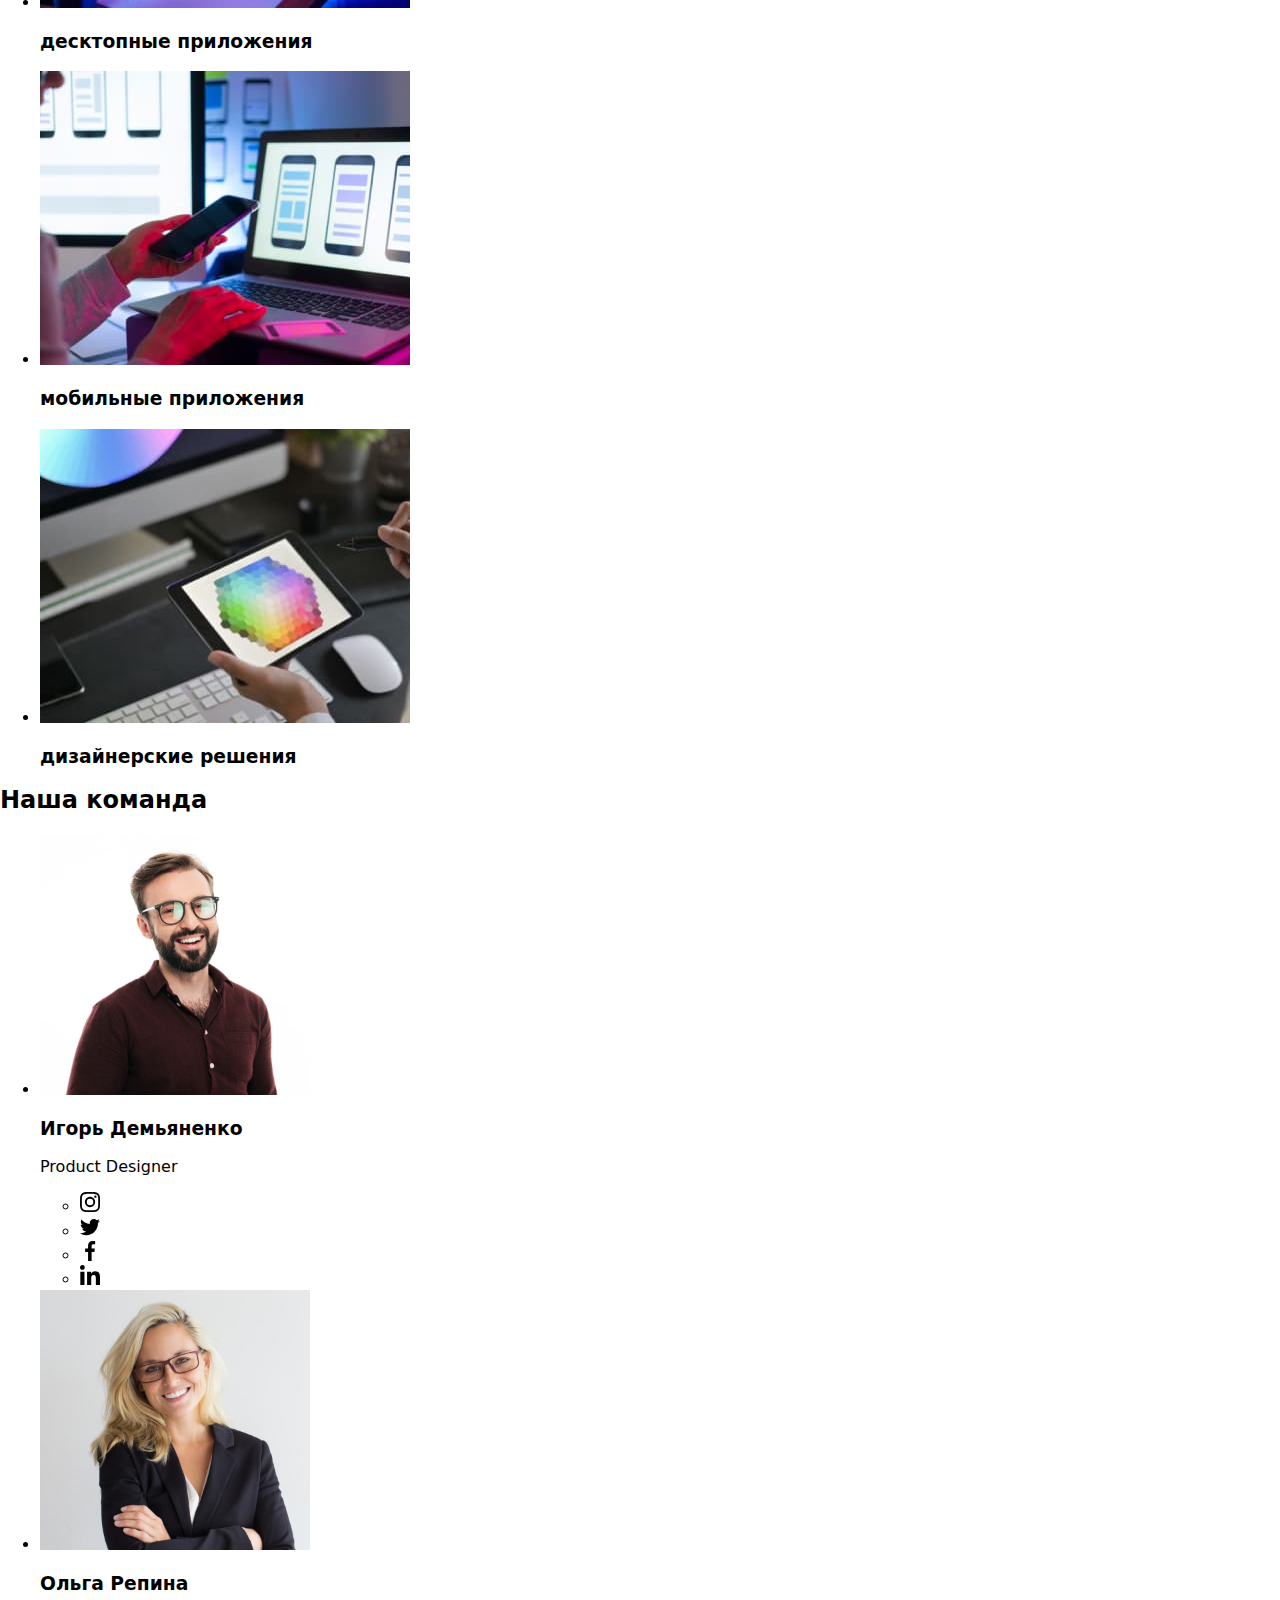
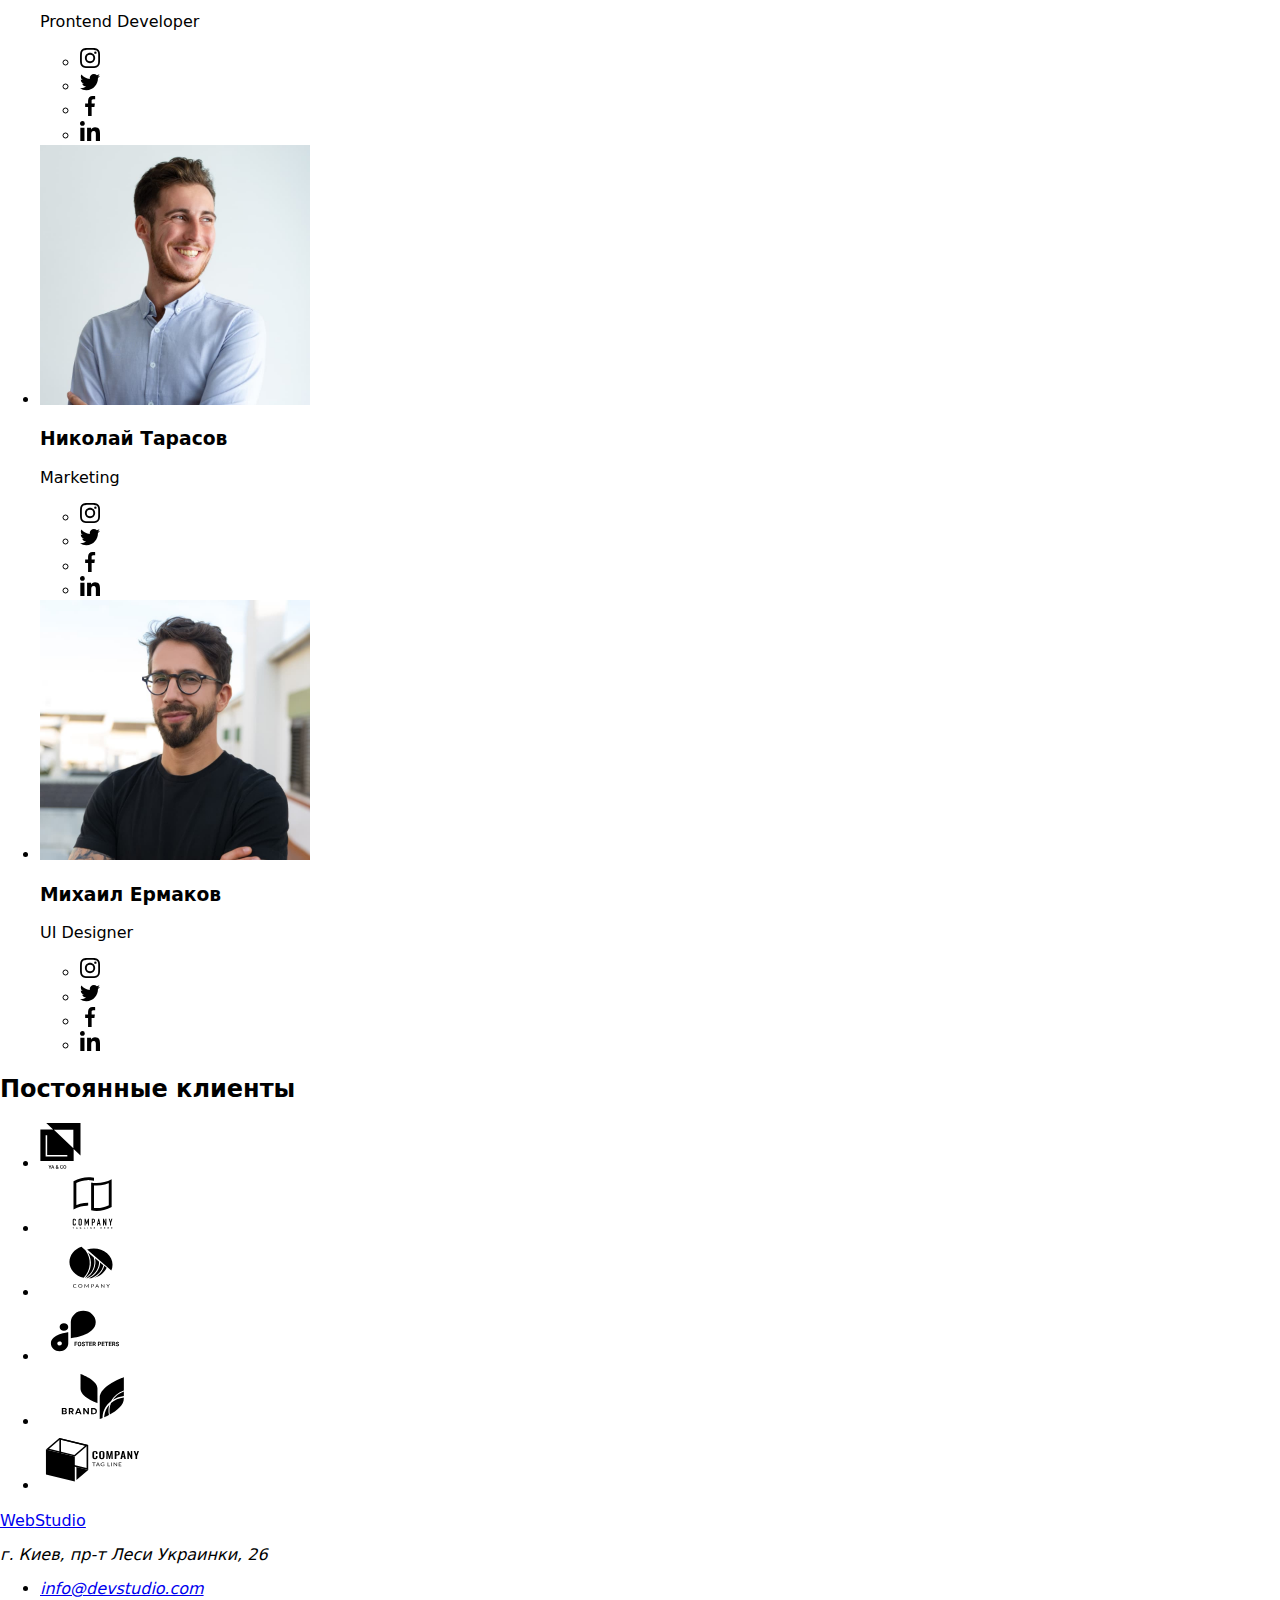
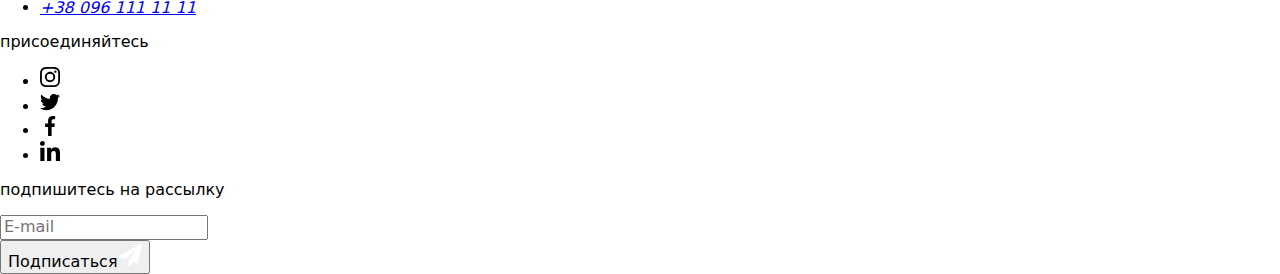
==== commit f42b2fb0: "Готово ДЗ7, но без подключенных стилей" ====
--- a/index.html
+++ b/index.html
@@ -11,7 +11,7 @@
     <link rel="preconnect" href="https://fonts.gstatic.com" crossorigin>
     <link href="https://fonts.googleapis.com/css2?family=Raleway:wght@700&family=Roboto:wght@400;500;700;900&display=swap"
         rel="stylesheet">
-    <link rel="stylesheet" href="./css/style.css">
+    <link rel="stylesheet" href="./css/main.min.css">
 </head>
 
 <body>
@@ -19,7 +19,7 @@
     <!-- header -->
     
         <header class="page-header">
-            <div class="container main-nav">
+            <div class="container container__flex">
             <a href="https://vitalii-dzoma.github.io/goit-markup-hw-01/" class="header-link"><span class="web-logo">Web</span>Studio</a>
             <nav class="navigation">
                 <ul class="navigation-list">
@@ -66,7 +66,7 @@
                         
                                     <label for="" class="modal-label modal-wrapper">
                                     <input type="text" class="modal-input" name="tel">
-                                    <svg class="modal-item" width="18px" height="18px"> <use href="./images/icons.svg#icon-phone" ></use>
+                                    <svg class="modal-item" width="18px" height="18px"> <use href="./images/icons.svg#icon-phone" ></use></svg>
                                     <span class="modal-text">Телефон</span>
                                 </label>
                                
@@ -84,17 +84,17 @@
                                     <span class="modal-text">Комментарий</span>
                                 </label>
                                 
-                                <div class="modal-wrapper footer">
+                                <div class="modal-wrapper">
                                 <input type="checkbox" class="modal-checkbox visually-hidden " name="checkbox" id="checkbox">
                                 <label for="checkbox" class="checkbox-label modal-input__font">
                                     <!-- <svg class="modal-icon" width="15px" height="15px">
                                         <use href="./images/icons.svg#icon-icon-check"></use>
                                     </svg> -->
                                    Соглашаюсь с рассылкой и принимаю  
-                                   <a class="private-policy" href=" "> Условия договора</a>
+                                   <a class="modal-link" href=" "> Условия договора</a>
                                     </label>
                                 </div>
-                                <button type="button" class="button" >Отправить</button>
+                                <button type="button" class="modal-button" >Отправить</button>
                                 
                             </form>
                     
@@ -176,7 +176,7 @@
         </section>
         <!-- section 4 -->
         <section class="section-team">           
-               <div class="container team">
+               <div class="container">
                 <h2 class="section-team__title">Наша команда</h2>
                     <ul class="section-team__list">
                         <li class="section-team__item">
@@ -187,28 +187,28 @@
                             
                                 <ul class="social-list">
                                     <li class="social-item">
-                                        <a href="" class="social-link clients">
+                                        <a href="" class="social-link">
                                             <svg class="social-logo" width="20px" height="20px">
                                                 <use href="./images/icons.svg#icon-instagram-2"></use>
                                             </svg>
                                         </a>
                                     </li>
                                     <li class="social-item">
-                                        <a href="" class="social-link clients">
+                                        <a href="" class="social-link">
                                             <svg class="social-logo" width="20px" height="20px">
                                                 <use href="./images/icons.svg#icon-twitter-1"></use>
                                             </svg>
                                         </a>
                                     </li>
                                     <li class="social-item">
-                                        <a href="" class="social-link clients">
+                                        <a href="" class="social-link">
                                             <svg class="social-logo" width="20px" height="20px">
                                                 <use href="./images/icons.svg#icon-facebook-1"></use>
                                             </svg>
                                         </a>
                                     </li>
                                     <li class="social-item">
-                                        <a href="" class="social-link clients">
+                                        <a href="" class="social-link">
                                             <svg class="social-logo" width="20px" height="20px">
                                                 <use href="./images/icons.svg#icon-linkedin-1"></use>
                                             </svg>
--- a/css/main.min.css
+++ b/css/main.min.css
@@ -0,0 +1,2 @@
+@import url(/sass/base/);@import url(/sass/components/);@import url(/sass/utils/variables);@import url(/sass/utils/placeholders)
+/*# sourceMappingURL=main.min.css.map */